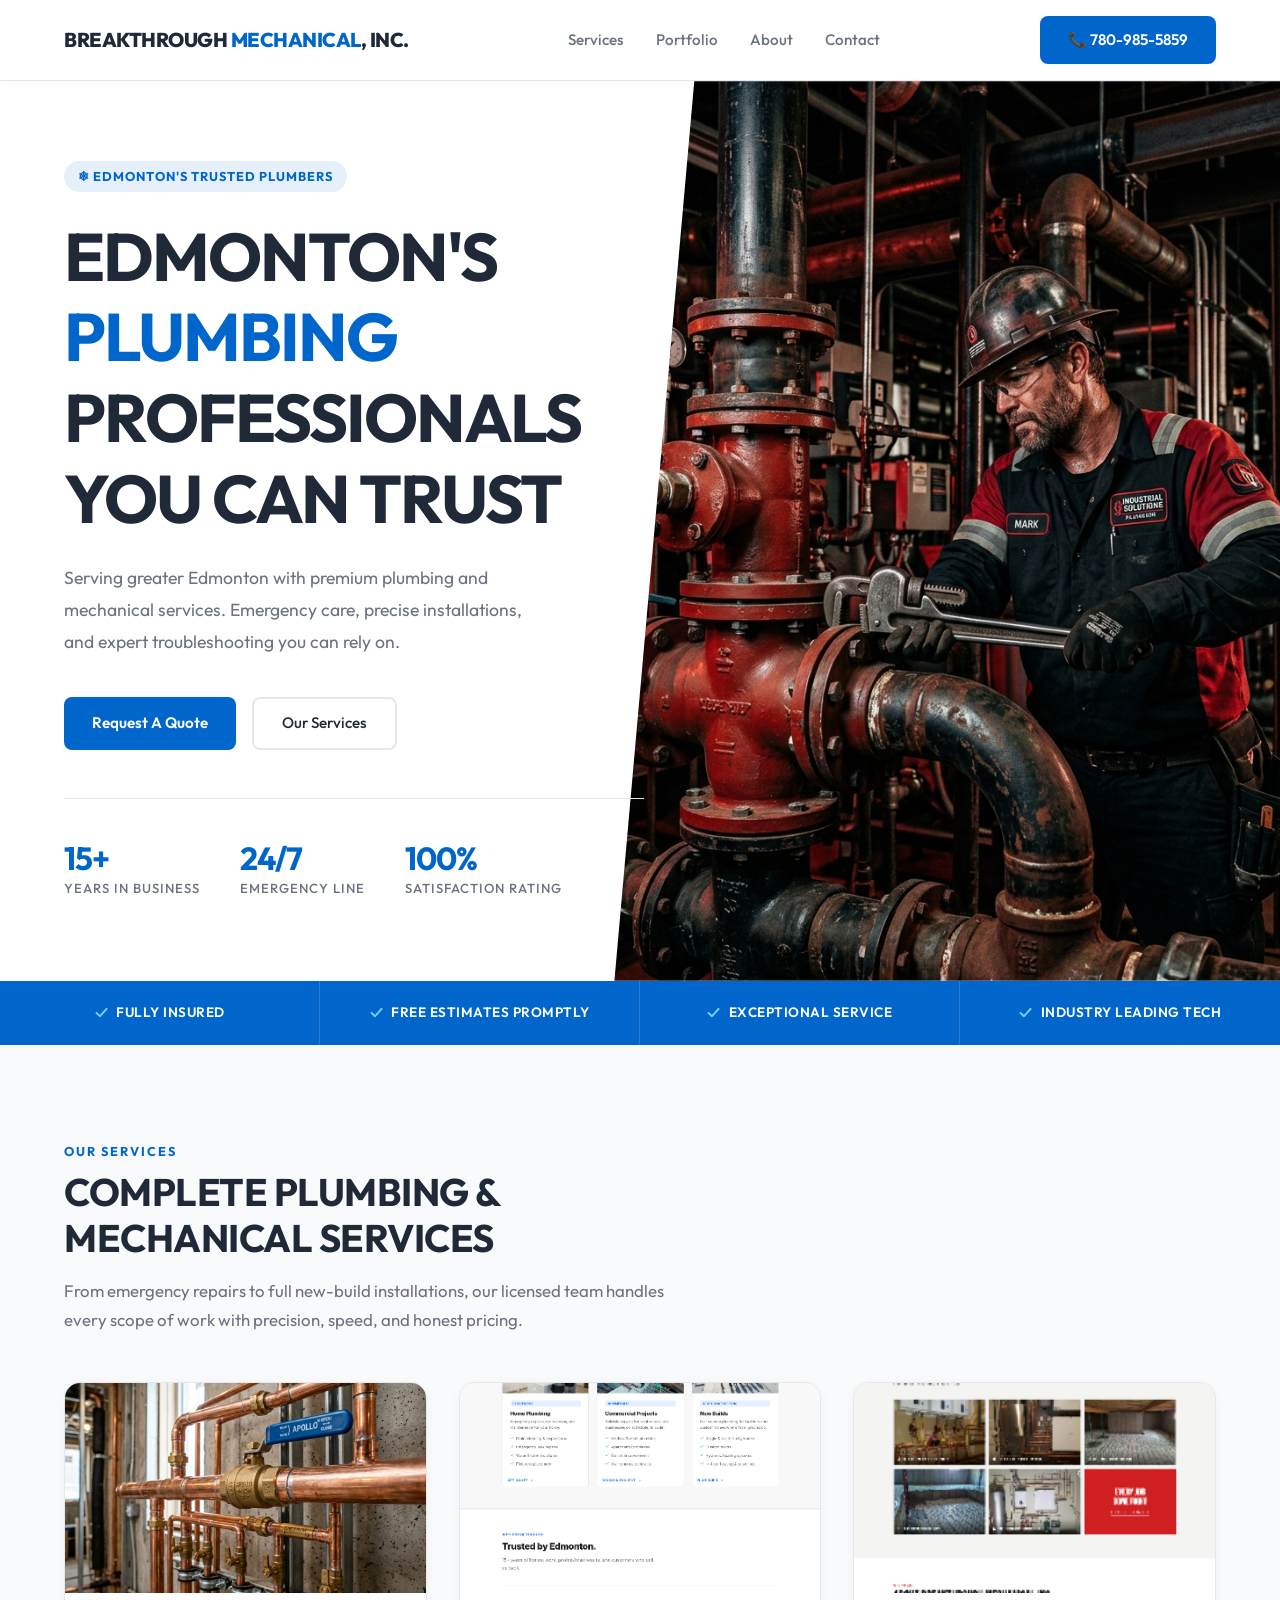
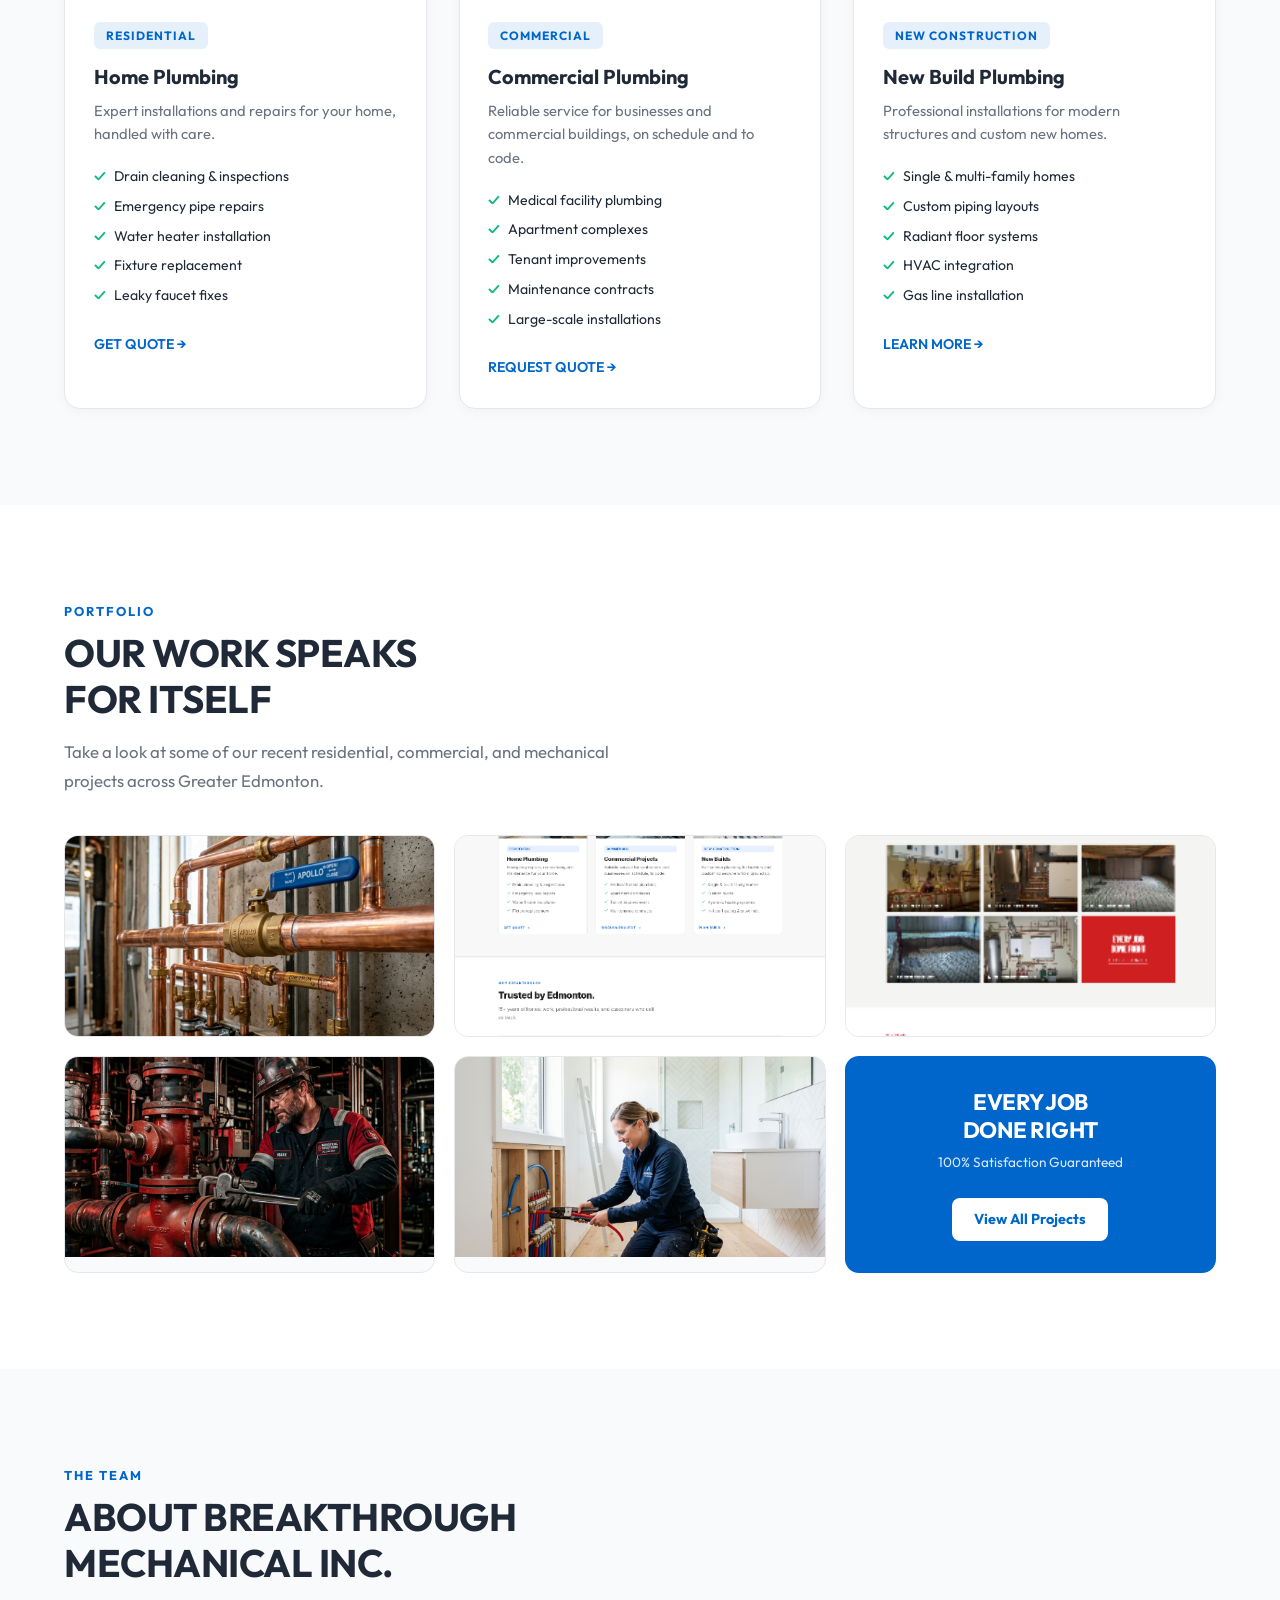
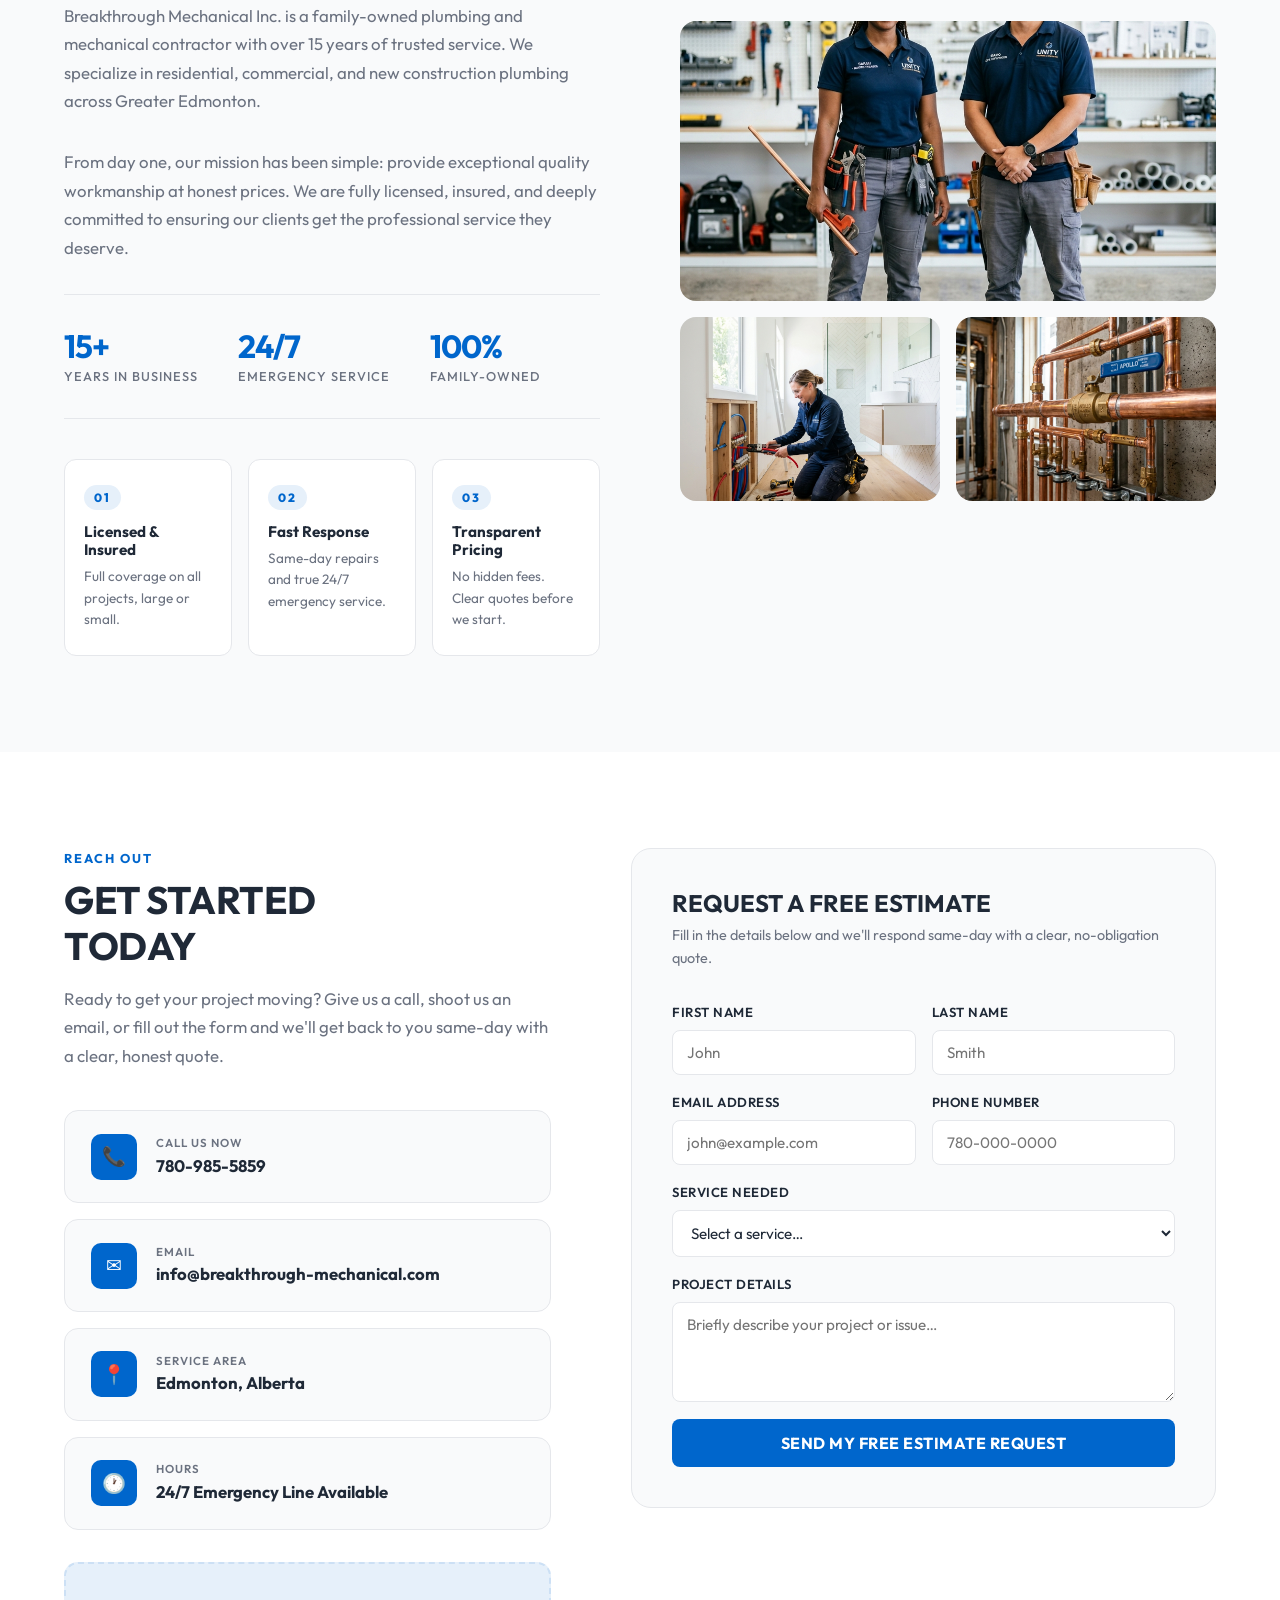
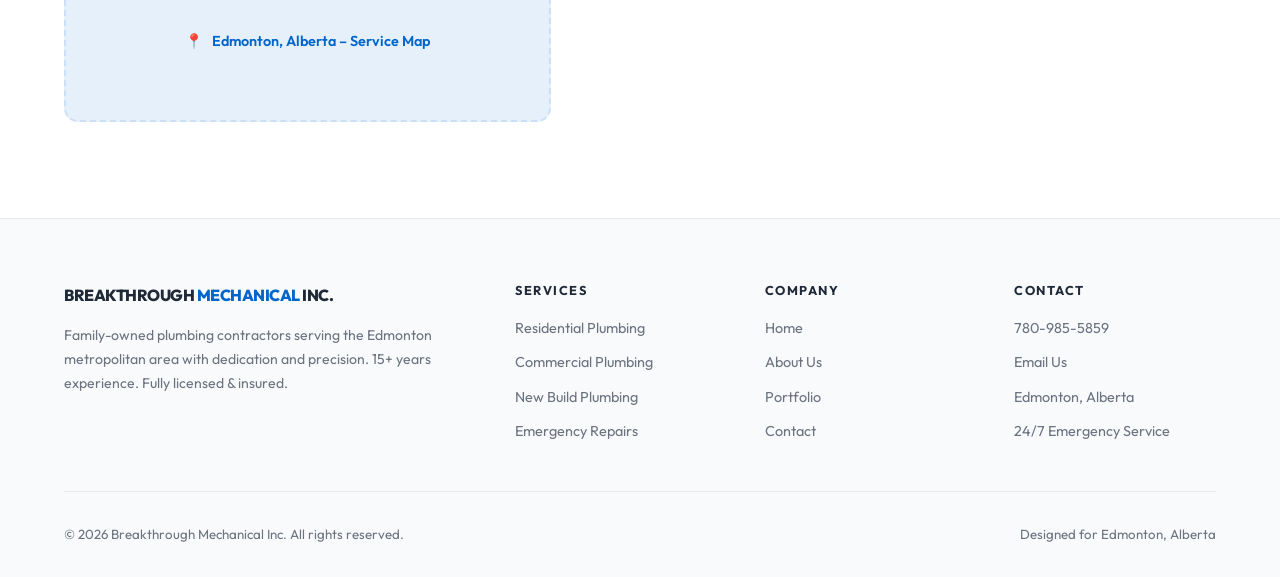
==== combined-theme.html @ b18daca6 "Combined Design first version" ====
<!DOCTYPE html>
<html lang="en">
<head>
  <meta charset="UTF-8">
  <meta name="viewport" content="width=device-width, initial-scale=1.0">
  <title>Breakthrough Mechanical Inc. – Combined Variant</title>
  <meta name="description" content="Edmonton's trusted plumbing & mechanical professionals. Licensed, insured, and family-owned since 2008. Serving residential, commercial, and new construction.">
  <link rel="stylesheet" href="css/combined-theme.css">
</head>
<body>

  <!-- ═══════════════════════════════════════════════════
       HEADER
  ════════════════════════════════════════════════════ -->
  <header id="main-header">
    <div class="logo">BREAKTHROUGH <span>MECHANICAL</span>, INC.</div>
    <nav>
      <ul>
        <li><a href="#what-we-do">Services</a></li>
        <li><a href="#portfolio">Portfolio</a></li>
        <li><a href="#who-we-are">About</a></li>
        <li><a href="#get-started">Contact</a></li>
      </ul>
    </nav>
    <a href="tel:7809855859" class="btn-blue">📞 780-985-5859</a>
  </header>

  <!-- ═══════════════════════════════════════════════════
       HERO
  ════════════════════════════════════════════════════ -->
  <section class="hero" id="hero">
    <div class="hero-content">
      <div class="hero-tag">❄ Edmonton's Trusted Plumbers</div>
      <h1>EDMONTON'S<br><span>PLUMBING</span><br>PROFESSIONALS<br>YOU CAN TRUST</h1>
      <p>Serving greater Edmonton with premium plumbing and mechanical services. Emergency care, precise installations, and expert troubleshooting you can rely on.</p>

      <div class="hero-actions">
        <a href="#get-started" class="btn-blue">Request A Quote</a>
        <a href="#what-we-do" class="btn-outline">Our Services</a>
      </div>

      <div class="stats-bar">
        <div class="stat-item">
          <h3>15+</h3>
          <p>Years in Business</p>
        </div>
        <div class="stat-item">
          <h3>24/7</h3>
          <p>Emergency Line</p>
        </div>
        <div class="stat-item">
          <h3>100%</h3>
          <p>Satisfaction Rating</p>
        </div>
      </div>
    </div>

    <img
      src="assets/images/hero_dark_1776794973137.png"
      alt="Breakthrough Mechanical technician at work"
      class="hero-image"
    >
  </section>

  <!-- ═══════════════════════════════════════════════════
       INFO BANNER
  ════════════════════════════════════════════════════ -->
  <div class="info-banner" aria-label="Trust highlights">
    <div class="info-banner-item"><span class="check">✓</span> FULLY INSURED</div>
    <div class="info-banner-item"><span class="check">✓</span> FREE ESTIMATES PROMPTLY</div>
    <div class="info-banner-item"><span class="check">✓</span> EXCEPTIONAL SERVICE</div>
    <div class="info-banner-item"><span class="check">✓</span> INDUSTRY LEADING TECH</div>
  </div>

  <!-- ═══════════════════════════════════════════════════
       WHAT WE DO — Services
  ════════════════════════════════════════════════════ -->
  <section class="services" id="what-we-do">
    <div class="services-header">
      <div class="section-tag">Our Services</div>
      <h2 class="section-title">COMPLETE PLUMBING &amp;<br>MECHANICAL SERVICES</h2>
      <p class="section-desc">From emergency repairs to full new-build installations, our licensed team handles every scope of work with precision, speed, and honest pricing.</p>
    </div>

    <div class="services-grid">
      <!-- Card 1 -->
      <div class="service-card">
        <img src="assets/images/service_plumbing_1776795367655.png" alt="Home Plumbing Services" class="service-img">
        <div class="service-content">
          <span class="service-badge">RESIDENTIAL</span>
          <h3>Home Plumbing</h3>
          <p>Expert installations and repairs for your home, handled with care.</p>
          <ul>
            <li>Drain cleaning &amp; inspections</li>
            <li>Emergency pipe repairs</li>
            <li>Water heater installation</li>
            <li>Fixture replacement</li>
            <li>Leaky faucet fixes</li>
          </ul>
          <a href="#get-started" class="service-link">GET QUOTE →</a>
        </div>
      </div>

      <!-- Card 2 -->
      <div class="service-card">
        <img src="assets/images/media__1776794252336.png" alt="Commercial Plumbing Services" class="service-img">
        <div class="service-content">
          <span class="service-badge">COMMERCIAL</span>
          <h3>Commercial Plumbing</h3>
          <p>Reliable service for businesses and commercial buildings, on schedule and to code.</p>
          <ul>
            <li>Medical facility plumbing</li>
            <li>Apartment complexes</li>
            <li>Tenant improvements</li>
            <li>Maintenance contracts</li>
            <li>Large-scale installations</li>
          </ul>
          <a href="#get-started" class="service-link">REQUEST QUOTE →</a>
        </div>
      </div>

      <!-- Card 3 -->
      <div class="service-card">
        <img src="assets/images/media__1776794149421.png" alt="New Build Plumbing" class="service-img">
        <div class="service-content">
          <span class="service-badge">NEW CONSTRUCTION</span>
          <h3>New Build Plumbing</h3>
          <p>Professional installations for modern structures and custom new homes.</p>
          <ul>
            <li>Single &amp; multi-family homes</li>
            <li>Custom piping layouts</li>
            <li>Radiant floor systems</li>
            <li>HVAC integration</li>
            <li>Gas line installation</li>
          </ul>
          <a href="#get-started" class="service-link">LEARN MORE →</a>
        </div>
      </div>
    </div>
  </section>

  <!-- ═══════════════════════════════════════════════════
       PORTFOLIO — Our Work
  ════════════════════════════════════════════════════ -->
  <section class="portfolio" id="portfolio">
    <div class="portfolio-header">
      <div class="section-tag">Portfolio</div>
      <h2 class="section-title">OUR WORK SPEAKS<br>FOR ITSELF</h2>
      <p class="section-desc">Take a look at some of our recent residential, commercial, and mechanical projects across Greater Edmonton.</p>
    </div>

    <div class="portfolio-grid">
      <div class="portfolio-item">
        <img src="assets/images/service_plumbing_1776795367655.png" alt="Residential plumbing project">
        <div class="portfolio-overlay"><span>RESIDENTIAL</span></div>
      </div>
      <div class="portfolio-item">
        <img src="assets/images/media__1776794252336.png" alt="Commercial installation project">
        <div class="portfolio-overlay"><span>COMMERCIAL</span></div>
      </div>
      <div class="portfolio-item">
        <img src="assets/images/media__1776794149421.png" alt="New construction mechanical">
        <div class="portfolio-overlay"><span>NEW BUILD</span></div>
      </div>
      <div class="portfolio-item">
        <img src="assets/images/hero_dark_1776794973137.png" alt="Industrial mechanical work">
        <div class="portfolio-overlay"><span>MECHANICAL</span></div>
      </div>
      <div class="portfolio-item">
        <img src="assets/images/hero_light_1776795148964.png" alt="Team on the job">
        <div class="portfolio-overlay"><span>OUR TEAM</span></div>
      </div>
      <div class="portfolio-cta-tile">
        <h3>EVERY JOB<br>DONE RIGHT</h3>
        <p>100% Satisfaction Guaranteed</p>
        <a href="#get-started">View All Projects</a>
      </div>
    </div>
  </section>

  <!-- ═══════════════════════════════════════════════════
       WHO WE ARE — About
  ════════════════════════════════════════════════════ -->
  <section class="about" id="who-we-are">
    <div class="about-text">
      <div class="section-tag">The Team</div>
      <h2 class="section-title">ABOUT BREAKTHROUGH<br>MECHANICAL INC.</h2>
      <p class="section-desc">Breakthrough Mechanical Inc. is a family-owned plumbing and mechanical contractor with over 15 years of trusted service. We specialize in residential, commercial, and new construction plumbing across Greater Edmonton.</p>
      <p class="section-desc" style="margin-top:1rem;">From day one, our mission has been simple: provide exceptional quality workmanship at honest prices. We are fully licensed, insured, and deeply committed to ensuring our clients get the professional service they deserve.</p>

      <div class="about-stats">
        <div class="about-stat-item">
          <h3>15+</h3>
          <p>Years in Business</p>
        </div>
        <div class="about-stat-item">
          <h3>24/7</h3>
          <p>Emergency Service</p>
        </div>
        <div class="about-stat-item">
          <h3>100%</h3>
          <p>Family-Owned</p>
        </div>
      </div>

      <div class="values-grid">
        <div class="value-card">
          <div class="value-num">01</div>
          <h4>Licensed &amp; Insured</h4>
          <p>Full coverage on all projects, large or small.</p>
        </div>
        <div class="value-card">
          <div class="value-num">02</div>
          <h4>Fast Response</h4>
          <p>Same-day repairs and true 24/7 emergency service.</p>
        </div>
        <div class="value-card">
          <div class="value-num">03</div>
          <h4>Transparent Pricing</h4>
          <p>No hidden fees. Clear quotes before we start.</p>
        </div>
      </div>
    </div>

    <div class="about-images">
      <div class="about-img-main">
        <img src="assets/images/plumbers_team_1776795403152.png" alt="Breakthrough Mechanical team">
      </div>
      <div class="about-img-small">
        <img src="assets/images/hero_light_1776795148964.png" alt="Happy satisfied customer">
      </div>
      <div class="about-img-small">
        <img src="assets/images/service_plumbing_1776795367655.png" alt="Plumbing installation work">
      </div>
    </div>
  </section>

  <!-- ═══════════════════════════════════════════════════
       GET STARTED TODAY — Contact + Form
  ════════════════════════════════════════════════════ -->
  <section class="get-started" id="get-started">
    <div class="get-started-inner">

      <!-- Left: Contact Info -->
      <div class="contact-info">
        <div class="section-tag">Reach Out</div>
        <h2 class="section-title">GET STARTED<br>TODAY</h2>
        <p class="section-desc">Ready to get your project moving? Give us a call, shoot us an email, or fill out the form and we'll get back to you same-day with a clear, honest quote.</p>

        <div class="contact-cards">
          <div class="contact-card">
            <div class="c-icon">📞</div>
            <div>
              <div class="c-label">Call Us Now</div>
              <div class="c-value">780-985-5859</div>
            </div>
          </div>
          <div class="contact-card">
            <div class="c-icon">✉</div>
            <div>
              <div class="c-label">Email</div>
              <div class="c-value">info@breakthrough-mechanical.com</div>
            </div>
          </div>
          <div class="contact-card">
            <div class="c-icon">📍</div>
            <div>
              <div class="c-label">Service Area</div>
              <div class="c-value">Edmonton, Alberta</div>
            </div>
          </div>
          <div class="contact-card">
            <div class="c-icon">🕐</div>
            <div>
              <div class="c-label">Hours</div>
              <div class="c-value">24/7 Emergency Line Available</div>
            </div>
          </div>
        </div>

        <div class="map-placeholder">
          📍 &nbsp; Edmonton, Alberta – Service Map
        </div>
      </div>

      <!-- Right: Free Estimate Form -->
      <div class="estimate-form-wrap">
        <h3>REQUEST A FREE ESTIMATE</h3>
        <p class="form-sub">Fill in the details below and we'll respond same-day with a clear, no-obligation quote.</p>

        <form id="estimate-form" onsubmit="handleSubmit(event)">
          <div class="form-row">
            <div class="form-group">
              <label for="first-name">First Name</label>
              <input type="text" id="first-name" name="first_name" placeholder="John" required>
            </div>
            <div class="form-group">
              <label for="last-name">Last Name</label>
              <input type="text" id="last-name" name="last_name" placeholder="Smith" required>
            </div>
          </div>

          <div class="form-row">
            <div class="form-group">
              <label for="email">Email Address</label>
              <input type="email" id="email" name="email" placeholder="john@example.com" required>
            </div>
            <div class="form-group">
              <label for="phone">Phone Number</label>
              <input type="tel" id="phone" name="phone" placeholder="780-000-0000">
            </div>
          </div>

          <div class="form-group">
            <label for="service">Service Needed</label>
            <select id="service" name="service" required>
              <option value="" disabled selected>Select a service…</option>
              <option value="residential">Residential Plumbing</option>
              <option value="commercial">Commercial Plumbing</option>
              <option value="new-build">New Build / Construction</option>
              <option value="emergency">Emergency Repair</option>
              <option value="other">Other / Not Sure</option>
            </select>
          </div>

          <div class="form-group">
            <label for="message">Project Details</label>
            <textarea id="message" name="message" placeholder="Briefly describe your project or issue…"></textarea>
          </div>

          <button type="submit" class="form-submit" id="submit-btn">
            SEND MY FREE ESTIMATE REQUEST
          </button>
        </form>
      </div>

    </div>
  </section>

  <!-- ═══════════════════════════════════════════════════
       FOOTER
  ════════════════════════════════════════════════════ -->
  <footer>
    <div class="footer-grid">
      <div>
        <div class="logo">BREAKTHROUGH <span>MECHANICAL</span> INC.</div>
        <p class="footer-about-desc">Family-owned plumbing contractors serving the Edmonton metropolitan area with dedication and precision. 15+ years experience. Fully licensed &amp; insured.</p>
      </div>
      <div>
        <h4>Services</h4>
        <ul>
          <li><a href="#what-we-do">Residential Plumbing</a></li>
          <li><a href="#what-we-do">Commercial Plumbing</a></li>
          <li><a href="#what-we-do">New Build Plumbing</a></li>
          <li><a href="#get-started">Emergency Repairs</a></li>
        </ul>
      </div>
      <div>
        <h4>Company</h4>
        <ul>
          <li><a href="#hero">Home</a></li>
          <li><a href="#who-we-are">About Us</a></li>
          <li><a href="#portfolio">Portfolio</a></li>
          <li><a href="#get-started">Contact</a></li>
        </ul>
      </div>
      <div>
        <h4>Contact</h4>
        <ul>
          <li><a href="tel:7809855859">780-985-5859</a></li>
          <li><a href="mailto:info@breakthrough-mechanical.com">Email Us</a></li>
          <li><a href="#get-started">Edmonton, Alberta</a></li>
          <li><a href="#get-started">24/7 Emergency Service</a></li>
        </ul>
      </div>
    </div>
    <div class="footer-bottom">
      <div>&copy; 2026 Breakthrough Mechanical Inc. All rights reserved.</div>
      <div>Designed for Edmonton, Alberta</div>
    </div>
  </footer>

  <script>
    function handleSubmit(e) {
      e.preventDefault();
      const btn = document.getElementById('submit-btn');
      btn.textContent = '✓ MESSAGE SENT — WE\'LL BE IN TOUCH!';
      btn.style.background = '#10b981';
      btn.disabled = true;
      setTimeout(() => {
        btn.textContent = 'SEND MY FREE ESTIMATE REQUEST';
        btn.style.background = '';
        btn.disabled = false;
        e.target.reset();
      }, 4000);
    }
  </script>

</body>
</html>
---- css/combined-theme.css ----
@import url('https://fonts.googleapis.com/css2?family=Outfit:wght@400;500;600;700;800&display=swap');

/* ─── Design Tokens ──────────────────────────────────────────────────── */
:root {
  --primary-blue:   #0066cc;
  --hover-blue:     #0052a3;
  --secondary-blue: #e6f0fa;
  --accent-blue:    #cce0f5;
  --text-dark:      #1f2937;
  --text-gray:      #6b7280;
  --bg-light:       #f9fafb;
  --bg-white:       #ffffff;
  --border:         #e5e7eb;
  --green:          #10b981;
}

/* ─── Reset & Base ───────────────────────────────────────────────────── */
*, *::before, *::after { box-sizing: border-box; margin: 0; padding: 0; }

html { scroll-behavior: smooth; }

body {
  font-family: 'Outfit', sans-serif;
  background-color: var(--bg-white);
  color: var(--text-dark);
  line-height: 1.6;
}

h1, h2, h3, h4 { font-weight: 700; line-height: 1.2; }
img { display: block; width: 100%; }
a { text-decoration: none; }

/* ─── Shared Utilities ───────────────────────────────────────────────── */
.section-tag {
  font-size: 0.8rem;
  font-weight: 700;
  color: var(--primary-blue);
  text-transform: uppercase;
  letter-spacing: 2px;
  margin-bottom: 0.5rem;
}

.section-title {
  font-size: 2.4rem;
  letter-spacing: -0.5px;
  margin-bottom: 1rem;
  color: var(--text-dark);
}

.section-desc {
  color: var(--text-gray);
  max-width: 600px;
  font-size: 1.05rem;
  line-height: 1.7;
}

.btn-blue {
  background: var(--primary-blue);
  color: #fff;
  padding: 12px 28px;
  border-radius: 8px;
  border: none;
  font-family: 'Outfit', sans-serif;
  font-size: 0.95rem;
  font-weight: 600;
  cursor: pointer;
  display: inline-flex;
  align-items: center;
  gap: 8px;
  transition: background 0.25s ease, transform 0.2s ease;
}
.btn-blue:hover { background: var(--hover-blue); transform: translateY(-2px); }

.btn-outline {
  border: 2px solid var(--border);
  color: var(--text-dark);
  background: var(--bg-white);
  padding: 12px 28px;
  border-radius: 8px;
  font-family: 'Outfit', sans-serif;
  font-size: 0.95rem;
  font-weight: 500;
  display: inline-flex;
  align-items: center;
  gap: 8px;
  transition: all 0.25s ease;
}
.btn-outline:hover {
  border-color: var(--primary-blue);
  color: var(--primary-blue);
  background: var(--secondary-blue);
}

/* ─── Header ─────────────────────────────────────────────────────────── */
header {
  position: sticky;
  top: 0;
  z-index: 100;
  display: flex;
  justify-content: space-between;
  align-items: center;
  padding: 1rem 5%;
  background: rgba(255,255,255,0.97);
  backdrop-filter: blur(8px);
  border-bottom: 1px solid var(--border);
  box-shadow: 0 1px 10px rgba(0,0,0,0.04);
}

.logo {
  font-size: 1.25rem;
  font-weight: 800;
  letter-spacing: -0.5px;
  color: var(--text-dark);
}
.logo span { color: var(--primary-blue); }

nav ul { display: flex; gap: 2rem; list-style: none; }
nav a {
  color: var(--text-gray);
  font-weight: 500;
  font-size: 0.95rem;
  transition: color 0.2s;
}
nav a:hover { color: var(--primary-blue); }

/* ─── Hero ───────────────────────────────────────────────────────────── */
.hero {
  position: relative;
  min-height: 88vh;
  display: flex;
  align-items: center;
  padding: 5rem 5%;
  overflow: hidden;
  background: var(--bg-white);
}

.hero-content {
  flex: 1;
  max-width: 580px;
  z-index: 2;
  position: relative;
}

.hero-tag {
  background: var(--secondary-blue);
  color: var(--primary-blue);
  padding: 5px 14px;
  border-radius: 30px;
  font-size: 0.8rem;
  font-weight: 700;
  display: inline-block;
  margin-bottom: 1.5rem;
  letter-spacing: 1px;
  text-transform: uppercase;
}

.hero h1 {
  font-size: 4.2rem;
  letter-spacing: -2px;
  margin-bottom: 1.5rem;
  color: var(--text-dark);
}
.hero h1 span { color: var(--primary-blue); }

.hero p {
  font-size: 1.1rem;
  color: var(--text-gray);
  margin-bottom: 2.5rem;
  max-width: 480px;
  line-height: 1.8;
}

.hero-actions { display: flex; gap: 1rem; margin-bottom: 3rem; flex-wrap: wrap; }

.stats-bar {
  display: flex;
  gap: 2.5rem;
  padding-top: 2.5rem;
  border-top: 1px solid var(--border);
  margin-top: 1rem;
}
.stat-item h3 {
  font-size: 2rem;
  color: var(--primary-blue);
  letter-spacing: -1px;
}
.stat-item p {
  font-size: 0.82rem;
  color: var(--text-gray);
  text-transform: uppercase;
  letter-spacing: 1px;
  font-weight: 500;
  margin: 0;
}

.hero-image {
  position: absolute;
  right: 0;
  top: 0;
  width: 52%;
  height: 100%;
  object-fit: cover;
  z-index: 1;
  clip-path: polygon(12% 0, 100% 0, 100% 100%, 0% 100%);
}

/* ─── Blue Info Banner ───────────────────────────────────────────────── */
.info-banner {
  background: var(--primary-blue);
  display: grid;
  grid-template-columns: repeat(4, 1fr);
  text-align: center;
}
.info-banner-item {
  padding: 1.2rem 1rem;
  border-right: 1px solid rgba(255,255,255,0.15);
  color: #fff;
  font-size: 0.85rem;
  font-weight: 600;
  letter-spacing: 0.5px;
  display: flex;
  align-items: center;
  justify-content: center;
  gap: 8px;
  transition: background 0.2s;
}
.info-banner-item:last-child { border-right: none; }
.info-banner-item:hover { background: rgba(255,255,255,0.1); }
.info-banner-item .check { color: #7dd3fc; font-size: 1rem; }

/* ─── What We Do (Services) ──────────────────────────────────────────── */
.services {
  padding: 6rem 5%;
  background: var(--bg-light);
}
.services-header { margin-bottom: 3rem; }
.services-header .section-desc { margin-top: 0.5rem; }

.services-grid {
  display: grid;
  grid-template-columns: repeat(3, 1fr);
  gap: 2rem;
}

.service-card {
  background: var(--bg-white);
  border-radius: 16px;
  overflow: hidden;
  border: 1px solid var(--border);
  box-shadow: 0 2px 12px rgba(0,0,0,0.04);
  transition: transform 0.3s ease, box-shadow 0.3s ease;
}
.service-card:hover {
  transform: translateY(-6px);
  box-shadow: 0 12px 28px rgba(0,102,204,0.1);
}

.service-img {
  width: 100%;
  height: 210px;
  object-fit: cover;
}

.service-content { padding: 1.8rem; }

.service-badge {
  background: var(--secondary-blue);
  color: var(--primary-blue);
  padding: 4px 12px;
  border-radius: 6px;
  font-size: 0.75rem;
  font-weight: 700;
  letter-spacing: 1px;
  display: inline-block;
  margin-bottom: 1rem;
}

.service-card h3 {
  font-size: 1.25rem;
  margin-bottom: 0.6rem;
  color: var(--text-dark);
}
.service-card > .service-content > p {
  color: var(--text-gray);
  font-size: 0.92rem;
  margin-bottom: 1.2rem;
}
.service-card ul { list-style: none; margin-bottom: 1.5rem; }
.service-card li {
  font-size: 0.88rem;
  color: var(--text-dark);
  margin-bottom: 0.45rem;
  display: flex;
  align-items: center;
  gap: 8px;
}
.service-card li::before { content: '✓'; color: var(--green); font-weight: 700; }
.service-link {
  color: var(--primary-blue);
  font-weight: 600;
  font-size: 0.88rem;
  display: inline-flex;
  align-items: center;
  gap: 4px;
  transition: gap 0.2s;
}
.service-link:hover { gap: 8px; text-decoration: underline; }

/* ─── Portfolio ──────────────────────────────────────────────────────── */
.portfolio {
  padding: 6rem 5%;
  background: var(--bg-white);
}
.portfolio-header { margin-bottom: 2.5rem; }

.portfolio-grid {
  display: grid;
  grid-template-columns: repeat(3, 1fr);
  grid-template-rows: auto auto;
  gap: 1.2rem;
}

.portfolio-item {
  border-radius: 14px;
  overflow: hidden;
  position: relative;
  background: var(--bg-light);
  border: 1px solid var(--border);
  cursor: pointer;
}
.portfolio-item img {
  height: 200px;
  object-fit: cover;
  transition: transform 0.4s ease;
}
.portfolio-item:hover img { transform: scale(1.05); }

.portfolio-overlay {
  position: absolute;
  inset: 0;
  background: rgba(0,102,204,0.7);
  display: flex;
  align-items: center;
  justify-content: center;
  opacity: 0;
  transition: opacity 0.3s ease;
}
.portfolio-item:hover .portfolio-overlay { opacity: 1; }
.portfolio-overlay span {
  color: #fff;
  font-weight: 700;
  font-size: 0.9rem;
  letter-spacing: 1px;
}

/* CTA tile inside portfolio grid */
.portfolio-cta-tile {
  background: var(--primary-blue);
  border-radius: 14px;
  display: flex;
  flex-direction: column;
  align-items: center;
  justify-content: center;
  text-align: center;
  padding: 2rem;
  color: #fff;
  gap: 0.5rem;
}
.portfolio-cta-tile h3 {
  font-size: 1.4rem;
  letter-spacing: -0.5px;
  line-height: 1.25;
}
.portfolio-cta-tile p {
  font-size: 0.85rem;
  opacity: 0.85;
  margin-bottom: 1rem;
}
.portfolio-cta-tile a {
  background: #fff;
  color: var(--primary-blue);
  padding: 10px 22px;
  border-radius: 8px;
  font-weight: 700;
  font-size: 0.9rem;
  transition: transform 0.2s;
}
.portfolio-cta-tile a:hover { transform: translateY(-2px); }

/* ─── Who We Are (About) ─────────────────────────────────────────────── */
.about {
  padding: 6rem 5%;
  background: var(--bg-light);
  display: grid;
  grid-template-columns: 1fr 1fr;
  gap: 5rem;
  align-items: center;
}

.about-text .section-desc { margin-bottom: 2rem; }

.about-stats {
  display: flex;
  gap: 2.5rem;
  padding: 2rem 0;
  border-top: 1px solid var(--border);
  border-bottom: 1px solid var(--border);
  margin-bottom: 2.5rem;
}
.about-stat-item h3 {
  font-size: 2rem;
  color: var(--primary-blue);
  letter-spacing: -1px;
}
.about-stat-item p {
  font-size: 0.8rem;
  color: var(--text-gray);
  text-transform: uppercase;
  letter-spacing: 1px;
  font-weight: 500;
}

.values-grid {
  display: grid;
  grid-template-columns: repeat(3, 1fr);
  gap: 1rem;
}
.value-card {
  background: var(--bg-white);
  border: 1px solid var(--border);
  border-radius: 12px;
  padding: 1.5rem 1.2rem;
  transition: border-color 0.2s, box-shadow 0.2s;
}
.value-card:hover {
  border-color: var(--primary-blue);
  box-shadow: 0 4px 16px rgba(0,102,204,0.08);
}
.value-num {
  font-size: 0.75rem;
  font-weight: 800;
  color: var(--primary-blue);
  letter-spacing: 2px;
  margin-bottom: 0.8rem;
  background: var(--secondary-blue);
  display: inline-block;
  padding: 3px 10px;
  border-radius: 20px;
}
.value-card h4 { font-size: 0.95rem; margin-bottom: 0.4rem; color: var(--text-dark); }
.value-card p { font-size: 0.85rem; color: var(--text-gray); }

.about-images {
  display: grid;
  grid-template-columns: 1fr 1fr;
  grid-template-rows: 1fr 1fr;
  gap: 1rem;
  height: 480px;
}
.about-img-main {
  grid-column: span 2;
  border-radius: 16px;
  overflow: hidden;
  height: 280px;
}
.about-img-main img { width: 100%; height: 100%; object-fit: cover; }
.about-img-small {
  border-radius: 16px;
  overflow: hidden;
}
.about-img-small img { width: 100%; height: 100%; object-fit: cover; }

/* ─── Get Started Today (Contact + Form) ─────────────────────────────── */
.get-started {
  padding: 6rem 5%;
  background: var(--bg-white);
}

.get-started-inner {
  display: grid;
  grid-template-columns: 1fr 1.2fr;
  gap: 5rem;
  align-items: start;
}

/* Left: contact info */
.contact-info .section-title { margin-bottom: 1rem; }
.contact-info .section-desc { margin-bottom: 2.5rem; }

.contact-cards {
  display: flex;
  flex-direction: column;
  gap: 1rem;
  margin-bottom: 2rem;
}
.contact-card {
  background: var(--bg-light);
  border: 1px solid var(--border);
  border-radius: 14px;
  padding: 1.4rem 1.6rem;
  display: flex;
  align-items: center;
  gap: 1.2rem;
  transition: border-color 0.2s, box-shadow 0.2s;
}
.contact-card:hover {
  border-color: var(--primary-blue);
  box-shadow: 0 4px 14px rgba(0,102,204,0.08);
}
.contact-card .c-icon {
  background: var(--primary-blue);
  color: #fff;
  width: 46px;
  height: 46px;
  border-radius: 10px;
  display: flex;
  align-items: center;
  justify-content: center;
  font-size: 1.2rem;
  flex-shrink: 0;
}
.contact-card .c-label {
  font-size: 0.72rem;
  color: var(--text-gray);
  text-transform: uppercase;
  letter-spacing: 1px;
  font-weight: 600;
}
.contact-card .c-value {
  font-size: 1.05rem;
  font-weight: 700;
  color: var(--text-dark);
}

.map-placeholder {
  background: var(--secondary-blue);
  border-radius: 14px;
  height: 160px;
  display: flex;
  align-items: center;
  justify-content: center;
  color: var(--primary-blue);
  font-weight: 600;
  font-size: 0.9rem;
  border: 2px dashed var(--accent-blue);
  gap: 8px;
}

/* Right: estimate form */
.estimate-form-wrap {
  background: var(--bg-light);
  border: 1px solid var(--border);
  border-radius: 20px;
  padding: 2.5rem;
}
.estimate-form-wrap h3 {
  font-size: 1.5rem;
  margin-bottom: 0.4rem;
  color: var(--text-dark);
}
.estimate-form-wrap .form-sub {
  font-size: 0.9rem;
  color: var(--text-gray);
  margin-bottom: 2rem;
}

.form-row { display: grid; grid-template-columns: 1fr 1fr; gap: 1rem; }

.form-group {
  display: flex;
  flex-direction: column;
  gap: 0.4rem;
  margin-bottom: 1.1rem;
}
.form-group label {
  font-size: 0.82rem;
  font-weight: 600;
  color: var(--text-dark);
  text-transform: uppercase;
  letter-spacing: 0.5px;
}
.form-group input,
.form-group select,
.form-group textarea {
  width: 100%;
  padding: 12px 14px;
  border: 1.5px solid var(--border);
  border-radius: 8px;
  font-family: 'Outfit', sans-serif;
  font-size: 0.95rem;
  color: var(--text-dark);
  background: var(--bg-white);
  outline: none;
  transition: border-color 0.2s, box-shadow 0.2s;
}
.form-group input:focus,
.form-group select:focus,
.form-group textarea:focus {
  border-color: var(--primary-blue);
  box-shadow: 0 0 0 3px rgba(0,102,204,0.1);
}
.form-group textarea { resize: vertical; min-height: 100px; }

.form-submit {
  width: 100%;
  padding: 14px;
  background: var(--primary-blue);
  color: #fff;
  border: none;
  border-radius: 8px;
  font-family: 'Outfit', sans-serif;
  font-size: 1rem;
  font-weight: 700;
  cursor: pointer;
  letter-spacing: 0.5px;
  transition: background 0.25s, transform 0.2s;
}
.form-submit:hover { background: var(--hover-blue); transform: translateY(-2px); }

/* ─── Footer ─────────────────────────────────────────────────────────── */
footer {
  background: var(--bg-light);
  border-top: 1px solid var(--border);
  padding: 4rem 5% 2rem;
  font-size: 0.9rem;
}
.footer-grid {
  display: grid;
  grid-template-columns: 2fr 1fr 1fr 1fr;
  gap: 3rem;
  margin-bottom: 3rem;
}
.footer-grid .logo { font-size: 1rem; margin-bottom: 1rem; }
.footer-about-desc { color: var(--text-gray); font-size: 0.88rem; line-height: 1.7; }
.footer-grid h4 {
  font-size: 0.8rem;
  font-weight: 700;
  text-transform: uppercase;
  letter-spacing: 1.5px;
  color: var(--text-dark);
  margin-bottom: 1.2rem;
}
.footer-grid ul { list-style: none; display: flex; flex-direction: column; gap: 0.7rem; }
.footer-grid a { color: var(--text-gray); transition: color 0.2s; font-size: 0.9rem; }
.footer-grid a:hover { color: var(--primary-blue); }

.footer-bottom {
  display: flex;
  justify-content: space-between;
  align-items: center;
  padding-top: 2rem;
  border-top: 1px solid var(--border);
  color: var(--text-gray);
  font-size: 0.83rem;
}

/* ─── Responsive ─────────────────────────────────────────────────────── */
@media (max-width: 1024px) {
  .hero h1 { font-size: 3rem; }
  .hero-image { width: 48%; }
  .about { grid-template-columns: 1fr; gap: 3rem; }
  .get-started-inner { grid-template-columns: 1fr; gap: 3rem; }
  .footer-grid { grid-template-columns: 1fr 1fr; }
}

@media (max-width: 768px) {
  .hero { min-height: auto; padding: 4rem 5%; }
  .hero-image { display: none; }
  .hero h1 { font-size: 2.5rem; }
  .info-banner { grid-template-columns: 1fr 1fr; }
  .services-grid { grid-template-columns: 1fr; }
  .portfolio-grid { grid-template-columns: 1fr 1fr; }
  .values-grid { grid-template-columns: 1fr; }
  .form-row { grid-template-columns: 1fr; }
  .footer-grid { grid-template-columns: 1fr; }
  nav { display: none; }
  .stats-bar { gap: 1.5rem; }
}
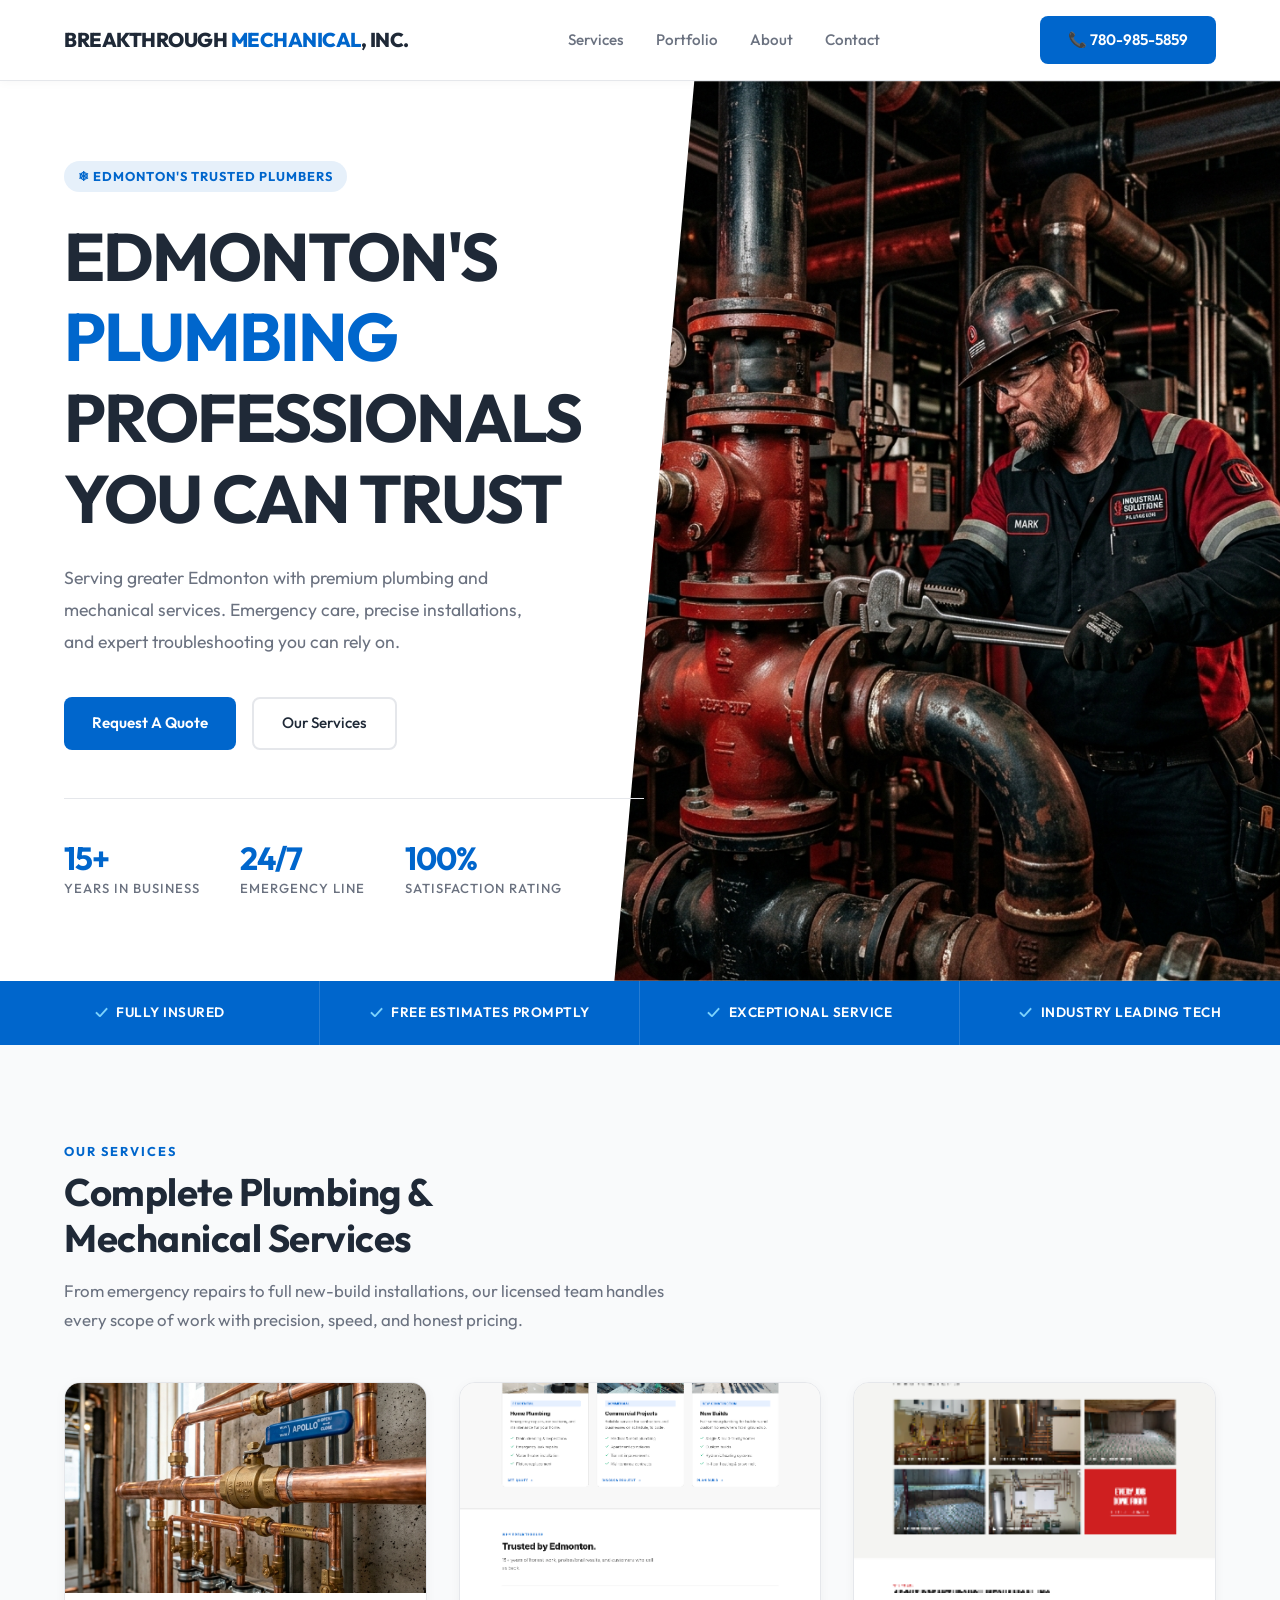
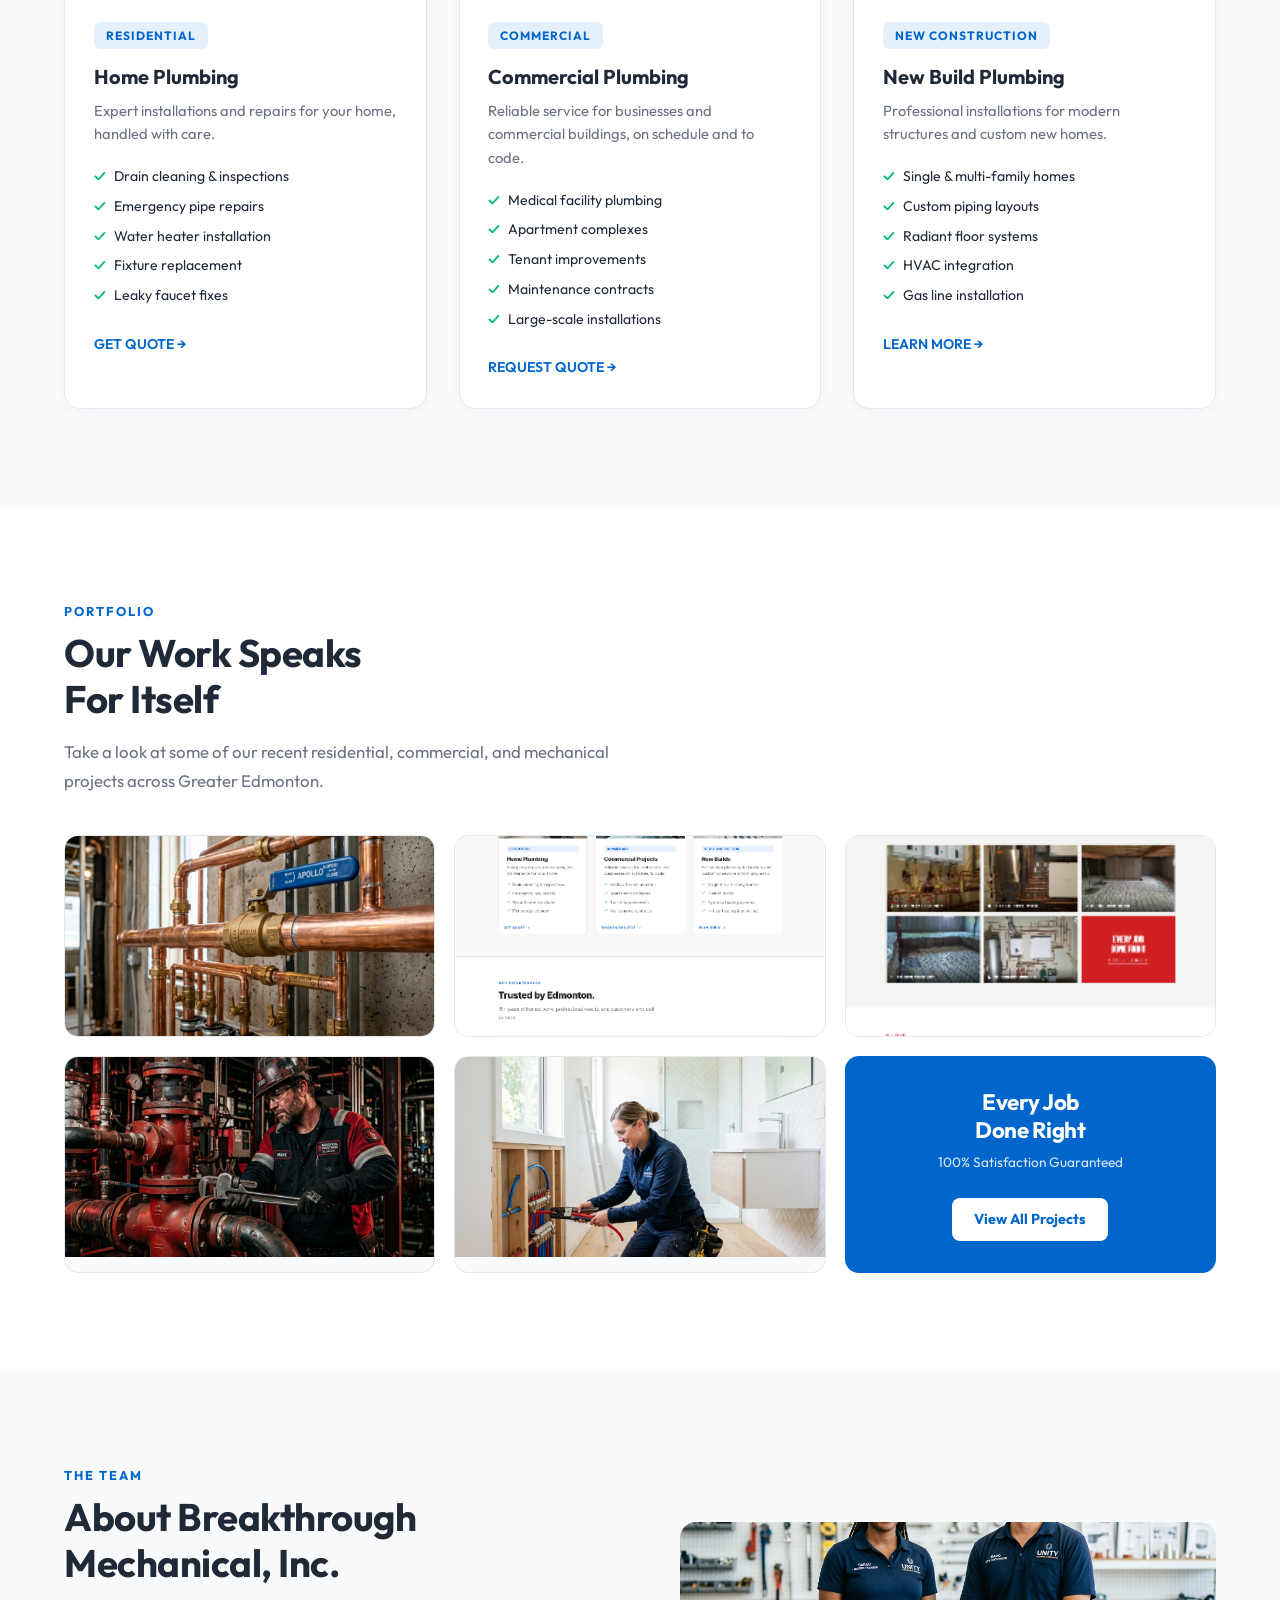
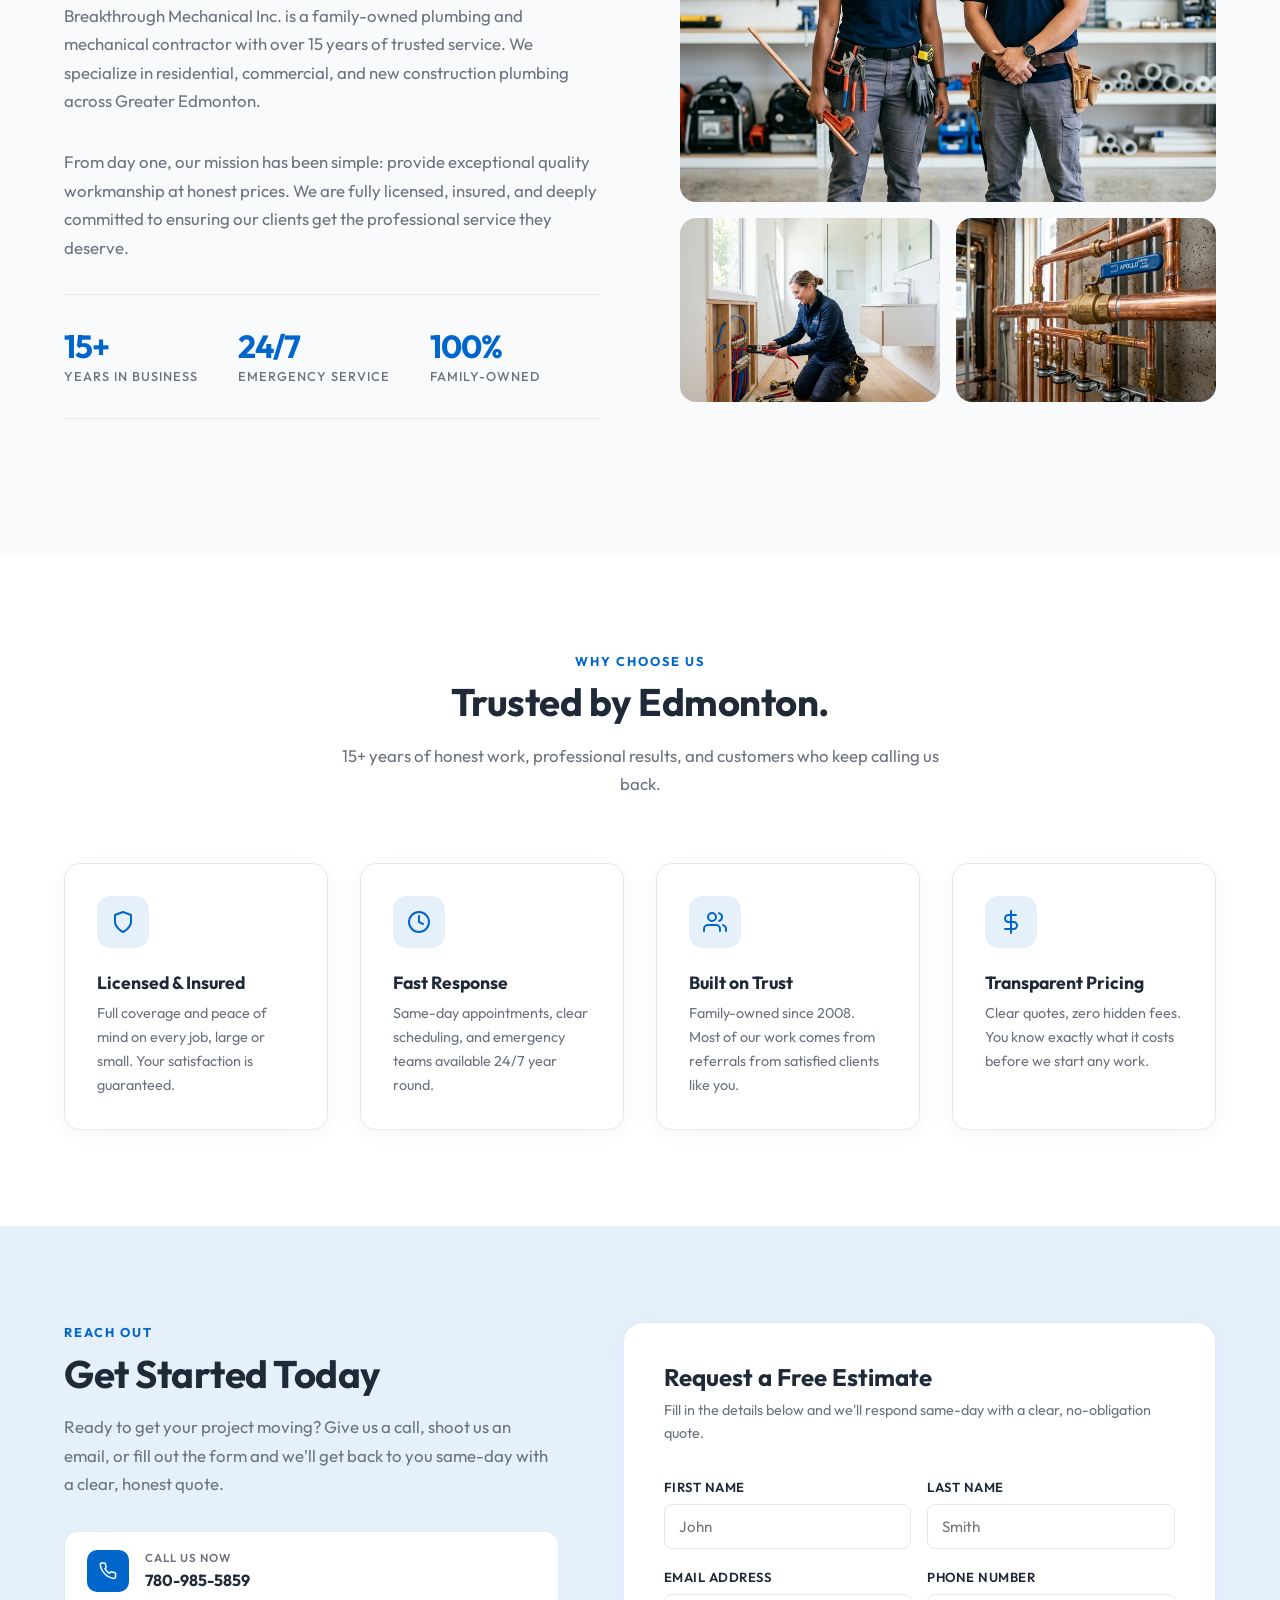
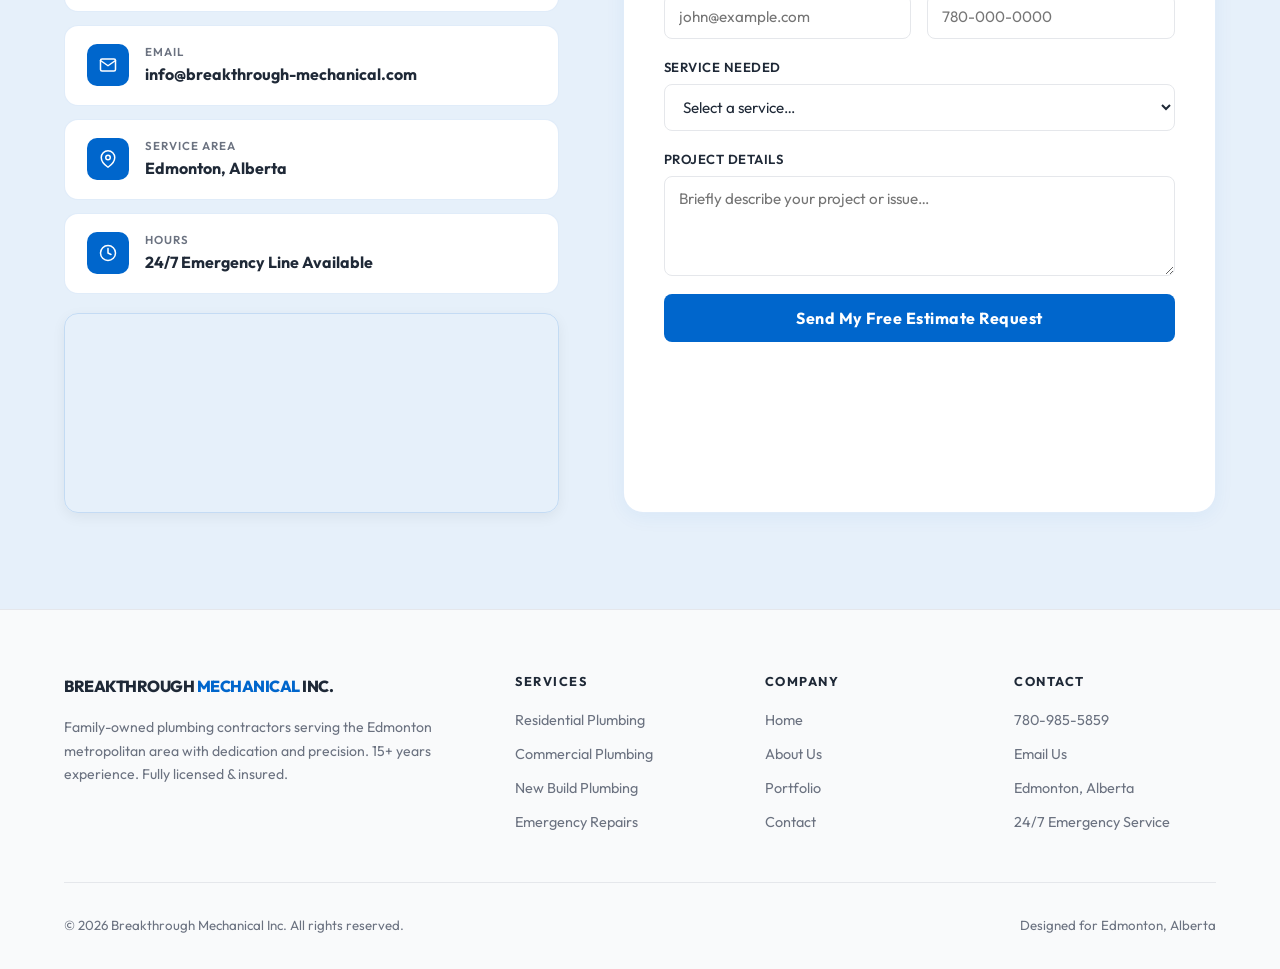
==== commit 9fa80085: "Cap's removed and UI improved" ====
--- a/combined-theme.html
+++ b/combined-theme.html
@@ -1,12 +1,15 @@
 <!DOCTYPE html>
 <html lang="en">
+
 <head>
   <meta charset="UTF-8">
   <meta name="viewport" content="width=device-width, initial-scale=1.0">
   <title>Breakthrough Mechanical Inc. – Combined Variant</title>
-  <meta name="description" content="Edmonton's trusted plumbing & mechanical professionals. Licensed, insured, and family-owned since 2008. Serving residential, commercial, and new construction.">
+  <meta name="description"
+    content="Edmonton's trusted plumbing & mechanical professionals. Licensed, insured, and family-owned since 2008. Serving residential, commercial, and new construction.">
   <link rel="stylesheet" href="css/combined-theme.css">
 </head>
+
 <body>
 
   <!-- ═══════════════════════════════════════════════════
@@ -32,7 +35,8 @@
     <div class="hero-content">
       <div class="hero-tag">❄ Edmonton's Trusted Plumbers</div>
       <h1>EDMONTON'S<br><span>PLUMBING</span><br>PROFESSIONALS<br>YOU CAN TRUST</h1>
-      <p>Serving greater Edmonton with premium plumbing and mechanical services. Emergency care, precise installations, and expert troubleshooting you can rely on.</p>
+      <p>Serving greater Edmonton with premium plumbing and mechanical services. Emergency care, precise installations,
+        and expert troubleshooting you can rely on.</p>
 
       <div class="hero-actions">
         <a href="#get-started" class="btn-blue">Request A Quote</a>
@@ -55,11 +59,8 @@
       </div>
     </div>
 
-    <img
-      src="assets/images/hero_dark_1776794973137.png"
-      alt="Breakthrough Mechanical technician at work"
-      class="hero-image"
-    >
+    <img src="assets/images/hero_dark_1776794973137.png" alt="Breakthrough Mechanical technician at work"
+      class="hero-image">
   </section>
 
   <!-- ═══════════════════════════════════════════════════
@@ -78,8 +79,9 @@
   <section class="services" id="what-we-do">
     <div class="services-header">
       <div class="section-tag">Our Services</div>
-      <h2 class="section-title">COMPLETE PLUMBING &amp;<br>MECHANICAL SERVICES</h2>
-      <p class="section-desc">From emergency repairs to full new-build installations, our licensed team handles every scope of work with precision, speed, and honest pricing.</p>
+      <h2 class="section-title">Complete Plumbing &amp;<br>Mechanical Services</h2>
+      <p class="section-desc">From emergency repairs to full new-build installations, our licensed team handles every
+        scope of work with precision, speed, and honest pricing.</p>
     </div>
 
     <div class="services-grid">
@@ -145,8 +147,9 @@
   <section class="portfolio" id="portfolio">
     <div class="portfolio-header">
       <div class="section-tag">Portfolio</div>
-      <h2 class="section-title">OUR WORK SPEAKS<br>FOR ITSELF</h2>
-      <p class="section-desc">Take a look at some of our recent residential, commercial, and mechanical projects across Greater Edmonton.</p>
+      <h2 class="section-title">Our Work Speaks<br>For Itself</h2>
+      <p class="section-desc">Take a look at some of our recent residential, commercial, and mechanical projects across
+        Greater Edmonton.</p>
     </div>
 
     <div class="portfolio-grid">
@@ -171,7 +174,7 @@
         <div class="portfolio-overlay"><span>OUR TEAM</span></div>
       </div>
       <div class="portfolio-cta-tile">
-        <h3>EVERY JOB<br>DONE RIGHT</h3>
+        <h3>Every Job<br>Done Right</h3>
         <p>100% Satisfaction Guaranteed</p>
         <a href="#get-started">View All Projects</a>
       </div>
@@ -184,9 +187,13 @@
   <section class="about" id="who-we-are">
     <div class="about-text">
       <div class="section-tag">The Team</div>
-      <h2 class="section-title">ABOUT BREAKTHROUGH<br>MECHANICAL INC.</h2>
-      <p class="section-desc">Breakthrough Mechanical Inc. is a family-owned plumbing and mechanical contractor with over 15 years of trusted service. We specialize in residential, commercial, and new construction plumbing across Greater Edmonton.</p>
-      <p class="section-desc" style="margin-top:1rem;">From day one, our mission has been simple: provide exceptional quality workmanship at honest prices. We are fully licensed, insured, and deeply committed to ensuring our clients get the professional service they deserve.</p>
+      <h2 class="section-title">About Breakthrough<br>Mechanical, Inc.</h2>
+      <p class="section-desc">Breakthrough Mechanical Inc. is a family-owned plumbing and mechanical contractor with
+        over 15 years of trusted service. We specialize in residential, commercial, and new construction plumbing across
+        Greater Edmonton.</p>
+      <p class="section-desc" style="margin-top:1rem;">From day one, our mission has been simple: provide exceptional
+        quality workmanship at honest prices. We are fully licensed, insured, and deeply committed to ensuring our
+        clients get the professional service they deserve.</p>
 
       <div class="about-stats">
         <div class="about-stat-item">
@@ -203,23 +210,6 @@
         </div>
       </div>
 
-      <div class="values-grid">
-        <div class="value-card">
-          <div class="value-num">01</div>
-          <h4>Licensed &amp; Insured</h4>
-          <p>Full coverage on all projects, large or small.</p>
-        </div>
-        <div class="value-card">
-          <div class="value-num">02</div>
-          <h4>Fast Response</h4>
-          <p>Same-day repairs and true 24/7 emergency service.</p>
-        </div>
-        <div class="value-card">
-          <div class="value-num">03</div>
-          <h4>Transparent Pricing</h4>
-          <p>No hidden fees. Clear quotes before we start.</p>
-        </div>
-      </div>
     </div>
 
     <div class="about-images">
@@ -236,6 +226,65 @@
   </section>
 
   <!-- ═══════════════════════════════════════════════════
+       WHY CHOOSE US — Trust Features
+  ════════════════════════════════════════════════════ -->
+  <section class="trust-section" id="why-us">
+    <div class="trust-header">
+      <div class="section-tag">Why Choose Us</div>
+      <h2 class="section-title">Trusted by Edmonton.</h2>
+      <p class="section-desc">15+ years of honest work, professional results, and customers who keep calling us back.
+      </p>
+    </div>
+    <div class="features-list">
+      <div class="feature-item">
+        <div class="feature-icon">
+          <svg xmlns="http://www.w3.org/2000/svg" viewBox="0 0 24 24" fill="none" stroke="currentColor" stroke-width="2"
+            stroke-linecap="round" stroke-linejoin="round">
+            <path d="M12 22s8-4 8-10V5l-8-3-8 3v7c0 6 8 10 8 10z" />
+          </svg>
+        </div>
+        <h4>Licensed &amp; Insured</h4>
+        <p>Full coverage and peace of mind on every job, large or small. Your satisfaction is guaranteed.</p>
+      </div>
+      <div class="feature-item">
+        <div class="feature-icon">
+          <svg xmlns="http://www.w3.org/2000/svg" viewBox="0 0 24 24" fill="none" stroke="currentColor" stroke-width="2"
+            stroke-linecap="round" stroke-linejoin="round">
+            <circle cx="12" cy="12" r="10" />
+            <polyline points="12 6 12 12 16 14" />
+          </svg>
+        </div>
+        <h4>Fast Response</h4>
+        <p>Same-day appointments, clear scheduling, and emergency teams available 24/7 year round.</p>
+      </div>
+      <div class="feature-item">
+        <div class="feature-icon">
+          <svg xmlns="http://www.w3.org/2000/svg" viewBox="0 0 24 24" fill="none" stroke="currentColor" stroke-width="2"
+            stroke-linecap="round" stroke-linejoin="round">
+            <path d="M17 21v-2a4 4 0 0 0-4-4H5a4 4 0 0 0-4 4v2" />
+            <circle cx="9" cy="7" r="4" />
+            <path d="M23 21v-2a4 4 0 0 0-3-3.87" />
+            <path d="M16 3.13a4 4 0 0 1 0 7.75" />
+          </svg>
+        </div>
+        <h4>Built on Trust</h4>
+        <p>Family-owned since 2008. Most of our work comes from referrals from satisfied clients like you.</p>
+      </div>
+      <div class="feature-item">
+        <div class="feature-icon">
+          <svg xmlns="http://www.w3.org/2000/svg" viewBox="0 0 24 24" fill="none" stroke="currentColor" stroke-width="2"
+            stroke-linecap="round" stroke-linejoin="round">
+            <line x1="12" y1="1" x2="12" y2="23" />
+            <path d="M17 5H9.5a3.5 3.5 0 0 0 0 7h5a3.5 3.5 0 0 1 0 7H6" />
+          </svg>
+        </div>
+        <h4>Transparent Pricing</h4>
+        <p>Clear quotes, zero hidden fees. You know exactly what it costs before we start any work.</p>
+      </div>
+    </div>
+  </section>
+
+  <!-- ═══════════════════════════════════════════════════
        GET STARTED TODAY — Contact + Form
   ════════════════════════════════════════════════════ -->
   <section class="get-started" id="get-started">
@@ -244,33 +293,58 @@
       <!-- Left: Contact Info -->
       <div class="contact-info">
         <div class="section-tag">Reach Out</div>
-        <h2 class="section-title">GET STARTED<br>TODAY</h2>
-        <p class="section-desc">Ready to get your project moving? Give us a call, shoot us an email, or fill out the form and we'll get back to you same-day with a clear, honest quote.</p>
+        <h2 class="section-title">Get Started Today</h2>
+        <p class="section-desc">Ready to get your project moving? Give us a call, shoot us an email, or fill out the
+          form and we'll get back to you same-day with a clear, honest quote.</p>
 
         <div class="contact-cards">
           <div class="contact-card">
-            <div class="c-icon">📞</div>
+            <div class="c-icon">
+              <svg xmlns="http://www.w3.org/2000/svg" viewBox="0 0 24 24" fill="none" stroke="currentColor"
+                stroke-width="2" stroke-linecap="round" stroke-linejoin="round">
+                <path
+                  d="M22 16.92v3a2 2 0 0 1-2.18 2 19.79 19.79 0 0 1-8.63-3.07A19.5 19.5 0 0 1 4.69 12 19.79 19.79 0 0 1 1.65 3.47a2 2 0 0 1 1.99-2.18h3a2 2 0 0 1 2 1.72c.127.96.361 1.903.7 2.81a2 2 0 0 1-.45 2.11L7.91 8.91a16 16 0 0 0 6.06 6.06l1.27-1.27a2 2 0 0 1 2.11-.45c.907.339 1.85.573 2.81.7A2 2 0 0 1 22 16.92z" />
+              </svg>
+            </div>
             <div>
               <div class="c-label">Call Us Now</div>
               <div class="c-value">780-985-5859</div>
             </div>
           </div>
           <div class="contact-card">
-            <div class="c-icon">✉</div>
+            <div class="c-icon">
+              <svg xmlns="http://www.w3.org/2000/svg" viewBox="0 0 24 24" fill="none" stroke="currentColor"
+                stroke-width="2" stroke-linecap="round" stroke-linejoin="round">
+                <path d="M4 4h16c1.1 0 2 .9 2 2v12c0 1.1-.9 2-2 2H4c-1.1 0-2-.9-2-2V6c0-1.1.9-2 2-2z" />
+                <polyline points="22,6 12,13 2,6" />
+              </svg>
+            </div>
             <div>
               <div class="c-label">Email</div>
               <div class="c-value">info@breakthrough-mechanical.com</div>
             </div>
           </div>
           <div class="contact-card">
-            <div class="c-icon">📍</div>
+            <div class="c-icon">
+              <svg xmlns="http://www.w3.org/2000/svg" viewBox="0 0 24 24" fill="none" stroke="currentColor"
+                stroke-width="2" stroke-linecap="round" stroke-linejoin="round">
+                <path d="M21 10c0 7-9 13-9 13s-9-6-9-13a9 9 0 0 1 18 0z" />
+                <circle cx="12" cy="10" r="3" />
+              </svg>
+            </div>
             <div>
               <div class="c-label">Service Area</div>
               <div class="c-value">Edmonton, Alberta</div>
             </div>
           </div>
           <div class="contact-card">
-            <div class="c-icon">🕐</div>
+            <div class="c-icon">
+              <svg xmlns="http://www.w3.org/2000/svg" viewBox="0 0 24 24" fill="none" stroke="currentColor"
+                stroke-width="2" stroke-linecap="round" stroke-linejoin="round">
+                <circle cx="12" cy="12" r="10" />
+                <polyline points="12 6 12 12 16 14" />
+              </svg>
+            </div>
             <div>
               <div class="c-label">Hours</div>
               <div class="c-value">24/7 Emergency Line Available</div>
@@ -278,14 +352,17 @@
           </div>
         </div>
 
-        <div class="map-placeholder">
-          📍 &nbsp; Edmonton, Alberta – Service Map
+        <div class="map-wrap">
+          <iframe
+            src="https://www.google.com/maps/embed?pb=!1m18!1m12!1m3!1d153265.91824596093!2d-113.70406437402343!3d53.5460983!2m3!1f0!2f0!3f0!3m2!1i1024!2i768!4f13.1!3m3!1m2!1s0x53a0224580deff23%3A0x411fa00c9748c09!2sEdmonton%2C%20AB!5e0!3m2!1sen!2sca!4v1714000000000!5m2!1sen!2sca"
+            width="100%" height="100%" style="border:0; border-radius:12px;" allowfullscreen="" loading="lazy"
+            referrerpolicy="no-referrer-when-downgrade" title="Edmonton Alberta Service Area Map"></iframe>
         </div>
       </div>
 
       <!-- Right: Free Estimate Form -->
       <div class="estimate-form-wrap">
-        <h3>REQUEST A FREE ESTIMATE</h3>
+        <h3>Request a Free Estimate</h3>
         <p class="form-sub">Fill in the details below and we'll respond same-day with a clear, no-obligation quote.</p>
 
         <form id="estimate-form" onsubmit="handleSubmit(event)">
@@ -329,7 +406,7 @@
           </div>
 
           <button type="submit" class="form-submit" id="submit-btn">
-            SEND MY FREE ESTIMATE REQUEST
+            Send My Free Estimate Request
           </button>
         </form>
       </div>
@@ -344,7 +421,8 @@
     <div class="footer-grid">
       <div>
         <div class="logo">BREAKTHROUGH <span>MECHANICAL</span> INC.</div>
-        <p class="footer-about-desc">Family-owned plumbing contractors serving the Edmonton metropolitan area with dedication and precision. 15+ years experience. Fully licensed &amp; insured.</p>
+        <p class="footer-about-desc">Family-owned plumbing contractors serving the Edmonton metropolitan area with
+          dedication and precision. 15+ years experience. Fully licensed &amp; insured.</p>
       </div>
       <div>
         <h4>Services</h4>
@@ -384,11 +462,11 @@
     function handleSubmit(e) {
       e.preventDefault();
       const btn = document.getElementById('submit-btn');
-      btn.textContent = '✓ MESSAGE SENT — WE\'LL BE IN TOUCH!';
+      btn.textContent = '✓ Message Sent — We\'ll Be In Touch!';
       btn.style.background = '#10b981';
       btn.disabled = true;
       setTimeout(() => {
-        btn.textContent = 'SEND MY FREE ESTIMATE REQUEST';
+        btn.textContent = 'Send My Free Estimate Request';
         btn.style.background = '';
         btn.disabled = false;
         e.target.reset();
@@ -397,4 +475,5 @@
   </script>
 
 </body>
-</html>
+
+</html>
--- a/css/combined-theme.css
+++ b/css/combined-theme.css
@@ -123,6 +123,9 @@
 }
 nav a:hover { color: var(--primary-blue); }
 
+/* phone btn SVG icon size */
+header .btn-blue svg { width: 16px; height: 16px; }
+
 /* ─── Hero ───────────────────────────────────────────────────────────── */
 .hero {
   position: relative;
@@ -420,33 +423,6 @@
   font-weight: 500;
 }
 
-.values-grid {
-  display: grid;
-  grid-template-columns: repeat(3, 1fr);
-  gap: 1rem;
-}
-.value-card {
-  background: var(--bg-white);
-  border: 1px solid var(--border);
-  border-radius: 12px;
-  padding: 1.5rem 1.2rem;
-  transition: border-color 0.2s, box-shadow 0.2s;
-}
-.value-card:hover {
-  border-color: var(--primary-blue);
-  box-shadow: 0 4px 16px rgba(0,102,204,0.08);
-}
-.value-num {
-  font-size: 0.75rem;
-  font-weight: 800;
-  color: var(--primary-blue);
-  letter-spacing: 2px;
-  margin-bottom: 0.8rem;
-  background: var(--secondary-blue);
-  display: inline-block;
-  padding: 3px 10px;
-  border-radius: 20px;
-}
 .value-card h4 { font-size: 0.95rem; margin-bottom: 0.4rem; color: var(--text-dark); }
 .value-card p { font-size: 0.85rem; color: var(--text-gray); }
 
@@ -470,37 +446,85 @@
 }
 .about-img-small img { width: 100%; height: 100%; object-fit: cover; }
 
-/* ─── Get Started Today (Contact + Form) ─────────────────────────────── */
+/* ─── Trust / Why Choose Us ──────────────────────────────────────────── */
+.trust-section {
+  padding: 6rem 5%;
+  background: var(--bg-white);
+}
+.trust-header {
+  text-align: center;
+  margin-bottom: 4rem;
+}
+.trust-header .section-desc { margin: 0 auto; }
+
+.features-list {
+  display: grid;
+  grid-template-columns: repeat(4, 1fr);
+  gap: 2rem;
+}
+.feature-item {
+  background: var(--bg-white);
+  border: 1px solid var(--border);
+  border-radius: 16px;
+  padding: 2rem;
+  box-shadow: 0 4px 20px rgba(0,0,0,0.04);
+  transition: border-color 0.2s, box-shadow 0.2s, transform 0.2s;
+}
+.feature-item:hover {
+  border-color: var(--primary-blue);
+  box-shadow: 0 8px 24px rgba(0,102,204,0.09);
+  transform: translateY(-4px);
+}
+.feature-icon {
+  width: 52px;
+  height: 52px;
+  background: var(--secondary-blue);
+  border-radius: 14px;
+  display: flex;
+  align-items: center;
+  justify-content: center;
+  margin-bottom: 1.5rem;
+}
+.feature-icon svg { width: 24px; height: 24px; stroke: var(--primary-blue); fill: none; }
+.feature-item h4 { font-size: 1.1rem; margin-bottom: 0.6rem; color: var(--text-dark); }
+.feature-item p { color: var(--text-gray); font-size: 0.9rem; line-height: 1.65; }
+
+/* ─── Get Started Today ──────────────────────────────────────────────── */
 .get-started {
   padding: 6rem 5%;
-  background: var(--bg-white);
+  background: var(--secondary-blue);
 }
 
 .get-started-inner {
   display: grid;
   grid-template-columns: 1fr 1.2fr;
-  gap: 5rem;
-  align-items: start;
+  gap: 4rem;
+  align-items: stretch;
 }
 
 /* Left: contact info */
+.contact-info {
+  display: flex;
+  flex-direction: column;
+}
 .contact-info .section-title { margin-bottom: 1rem; }
-.contact-info .section-desc { margin-bottom: 2.5rem; }
+.contact-info .section-desc { margin-bottom: 2rem; }
 
 .contact-cards {
   display: flex;
   flex-direction: column;
+  gap: 0.8rem;
+  margin-bottom: 1.2rem;
+  flex: 1;
+}
+.contact-card {
+  background: var(--bg-white);
+  border: 1px solid rgba(0,102,204,0.12);
+  border-radius: 14px;
+  padding: 1.1rem 1.4rem;
+  display: flex;
+  align-items: center;
   gap: 1rem;
-  margin-bottom: 2rem;
-}
-.contact-card {
-  background: var(--bg-light);
-  border: 1px solid var(--border);
-  border-radius: 14px;
-  padding: 1.4rem 1.6rem;
-  display: flex;
-  align-items: center;
-  gap: 1.2rem;
   transition: border-color 0.2s, box-shadow 0.2s;
 }
 .contact-card:hover {
@@ -510,15 +534,15 @@
 .contact-card .c-icon {
   background: var(--primary-blue);
   color: #fff;
-  width: 46px;
-  height: 46px;
+  width: 42px;
+  height: 42px;
   border-radius: 10px;
   display: flex;
   align-items: center;
   justify-content: center;
-  font-size: 1.2rem;
   flex-shrink: 0;
 }
+.contact-card .c-icon svg { width: 18px; height: 18px; stroke: #fff; }
 .contact-card .c-label {
   font-size: 0.72rem;
   color: var(--text-gray);
@@ -527,31 +551,30 @@
   font-weight: 600;
 }
 .contact-card .c-value {
-  font-size: 1.05rem;
+  font-size: 1rem;
   font-weight: 700;
   color: var(--text-dark);
 }
 
-.map-placeholder {
-  background: var(--secondary-blue);
+.map-wrap {
   border-radius: 14px;
-  height: 160px;
-  display: flex;
-  align-items: center;
-  justify-content: center;
-  color: var(--primary-blue);
-  font-weight: 600;
-  font-size: 0.9rem;
-  border: 2px dashed var(--accent-blue);
-  gap: 8px;
+  overflow: hidden;
+  flex: 1;
+  min-height: 200px;
+  border: 1px solid rgba(0,102,204,0.15);
+  box-shadow: 0 4px 14px rgba(0,0,0,0.06);
 }
 
 /* Right: estimate form */
 .estimate-form-wrap {
-  background: var(--bg-light);
-  border: 1px solid var(--border);
+  background: var(--bg-white);
+  border: 1px solid rgba(0,102,204,0.12);
   border-radius: 20px;
   padding: 2.5rem;
+  display: flex;
+  flex-direction: column;
+  height: 100%;
+  box-shadow: 0 4px 20px rgba(0,102,204,0.06);
 }
 .estimate-form-wrap h3 {
   font-size: 1.5rem;
@@ -670,9 +693,10 @@
   .info-banner { grid-template-columns: 1fr 1fr; }
   .services-grid { grid-template-columns: 1fr; }
   .portfolio-grid { grid-template-columns: 1fr 1fr; }
-  .values-grid { grid-template-columns: 1fr; }
+  .features-list { grid-template-columns: 1fr 1fr; }
   .form-row { grid-template-columns: 1fr; }
   .footer-grid { grid-template-columns: 1fr; }
   nav { display: none; }
   .stats-bar { gap: 1.5rem; }
-}
+  .map-wrap { min-height: 220px; flex: none; }
+}
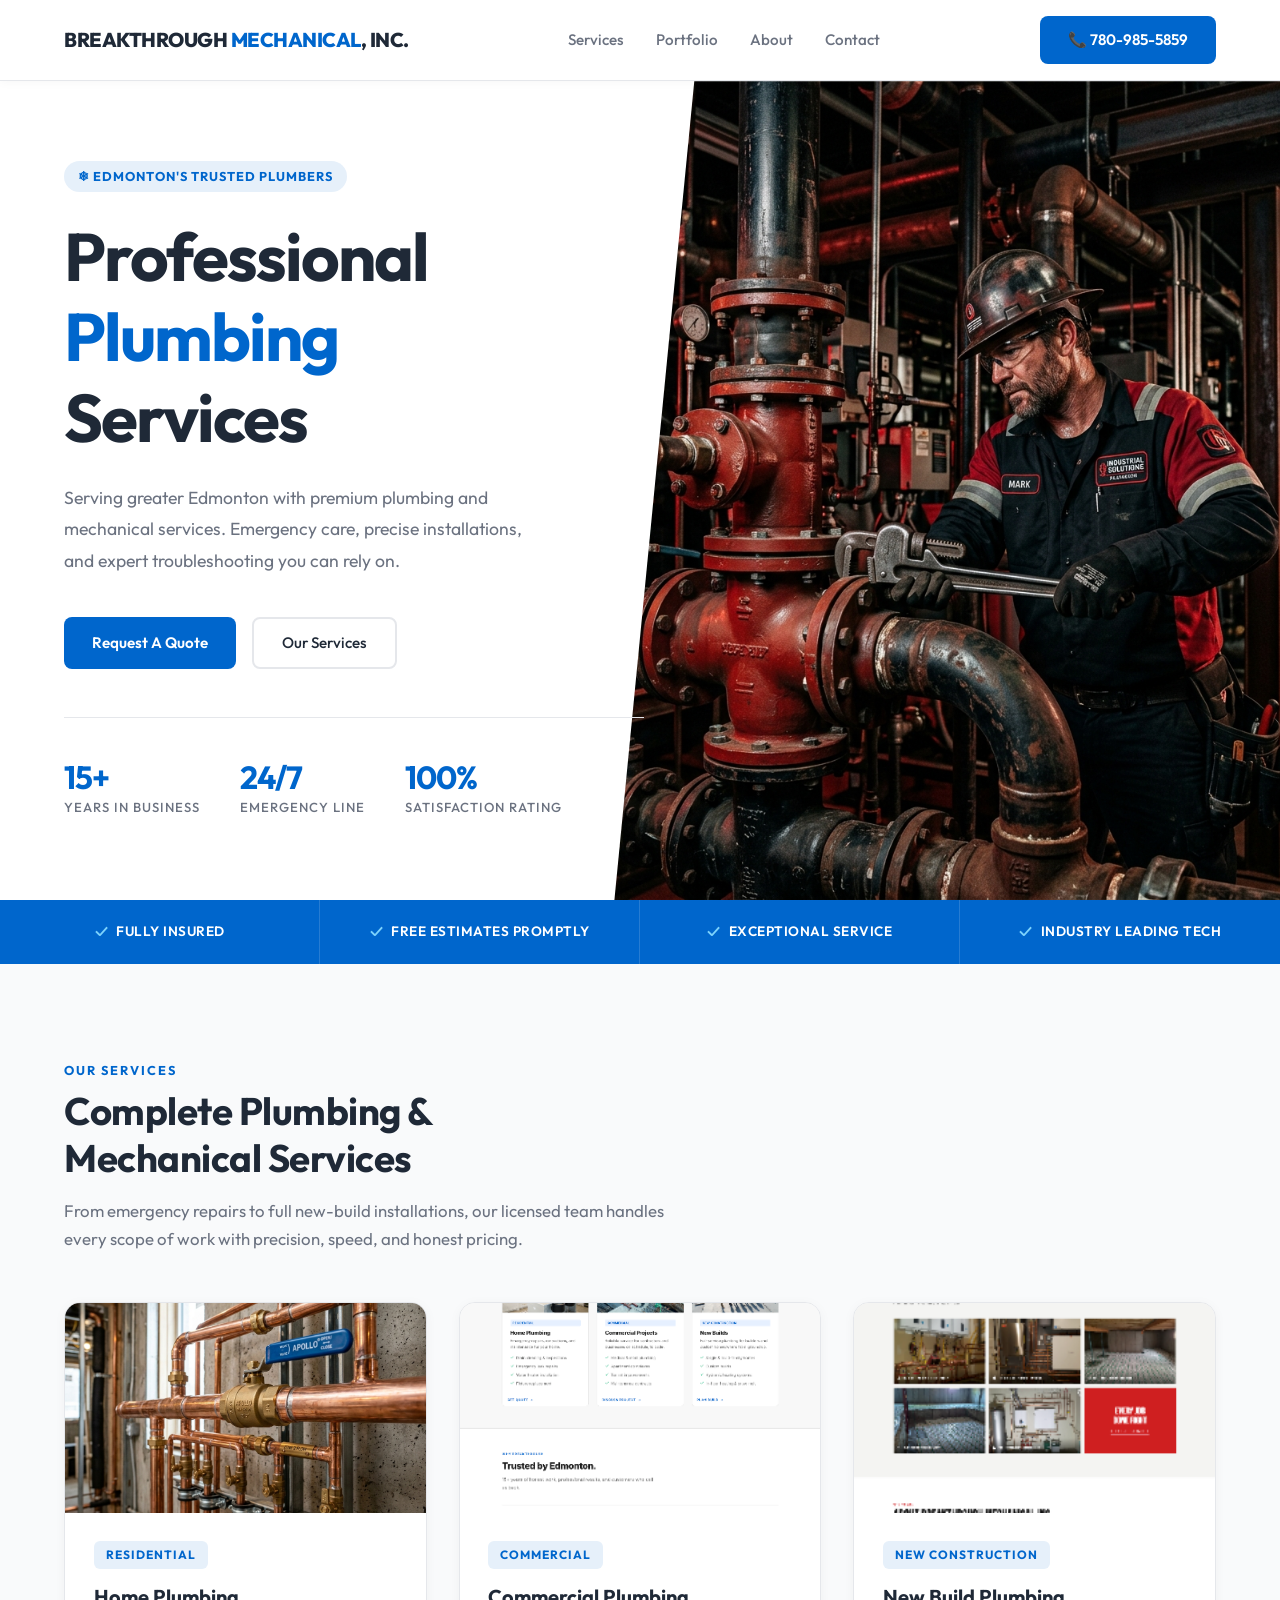
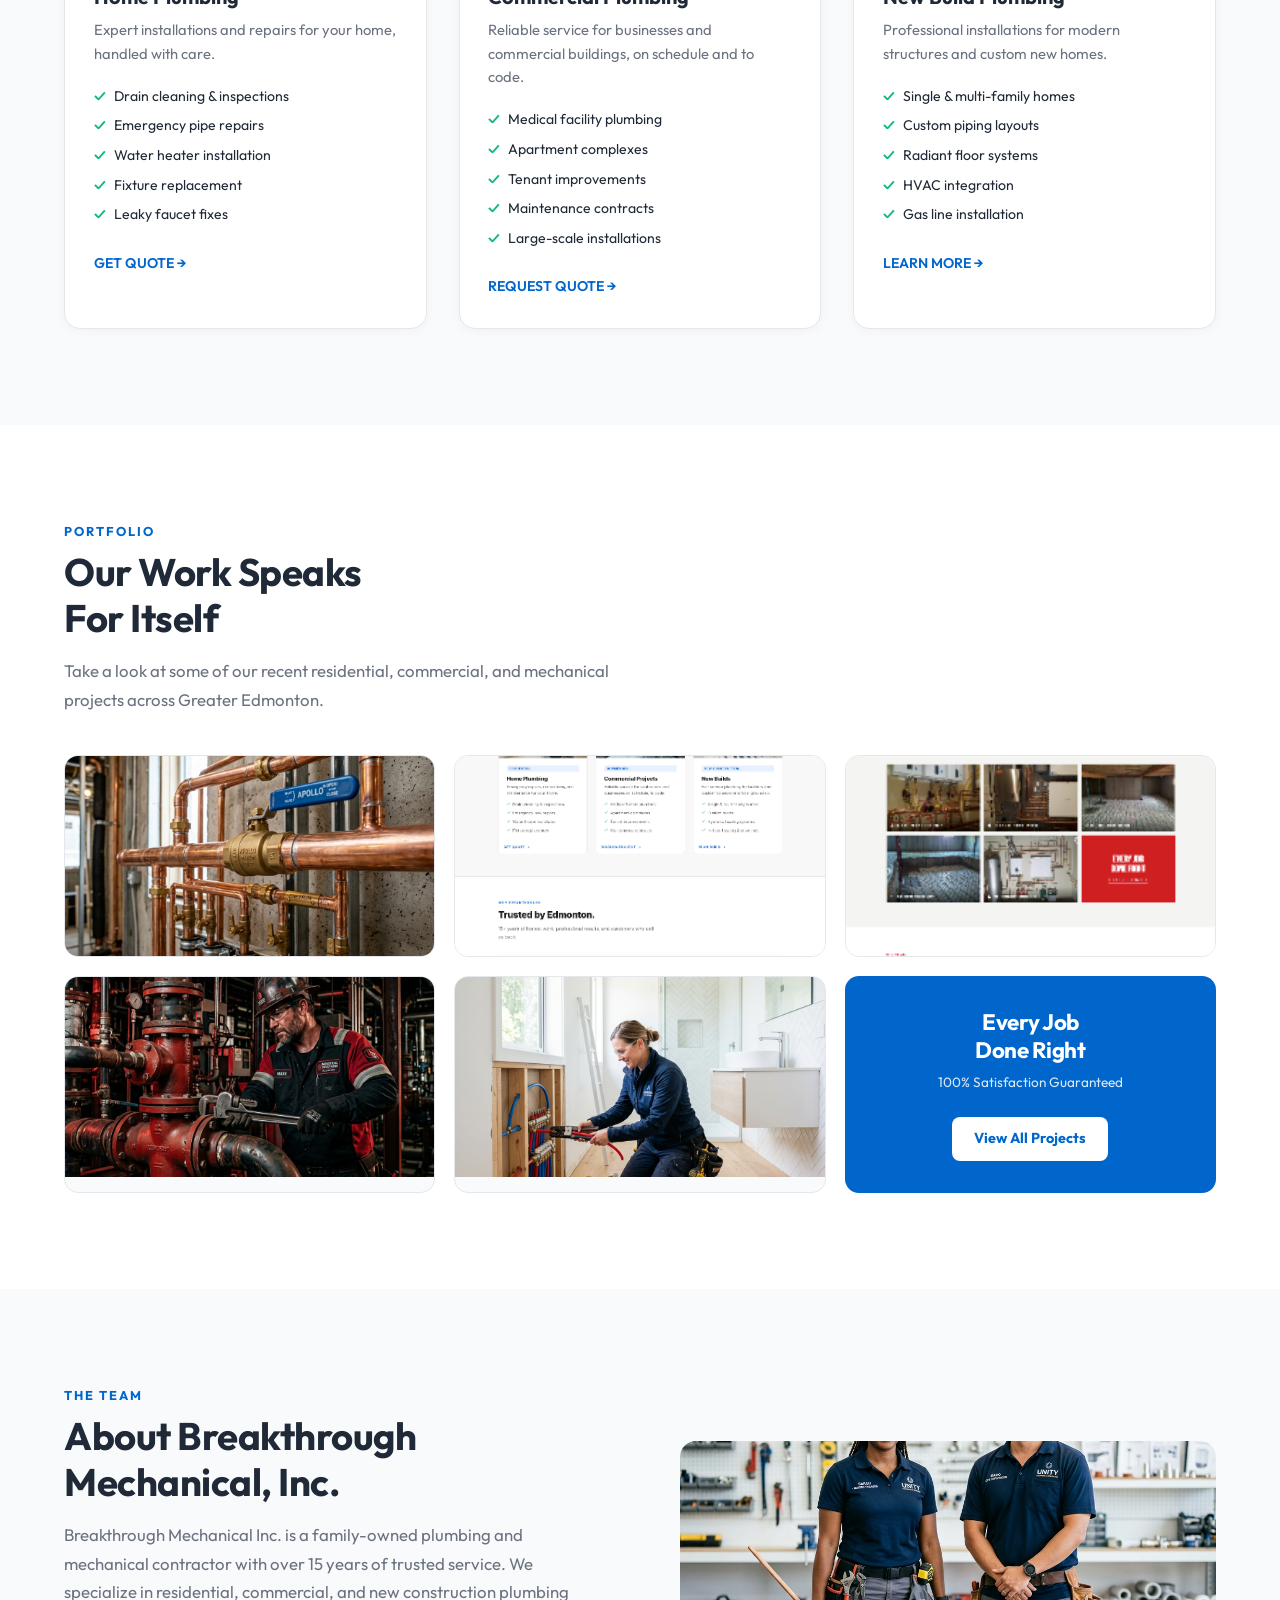
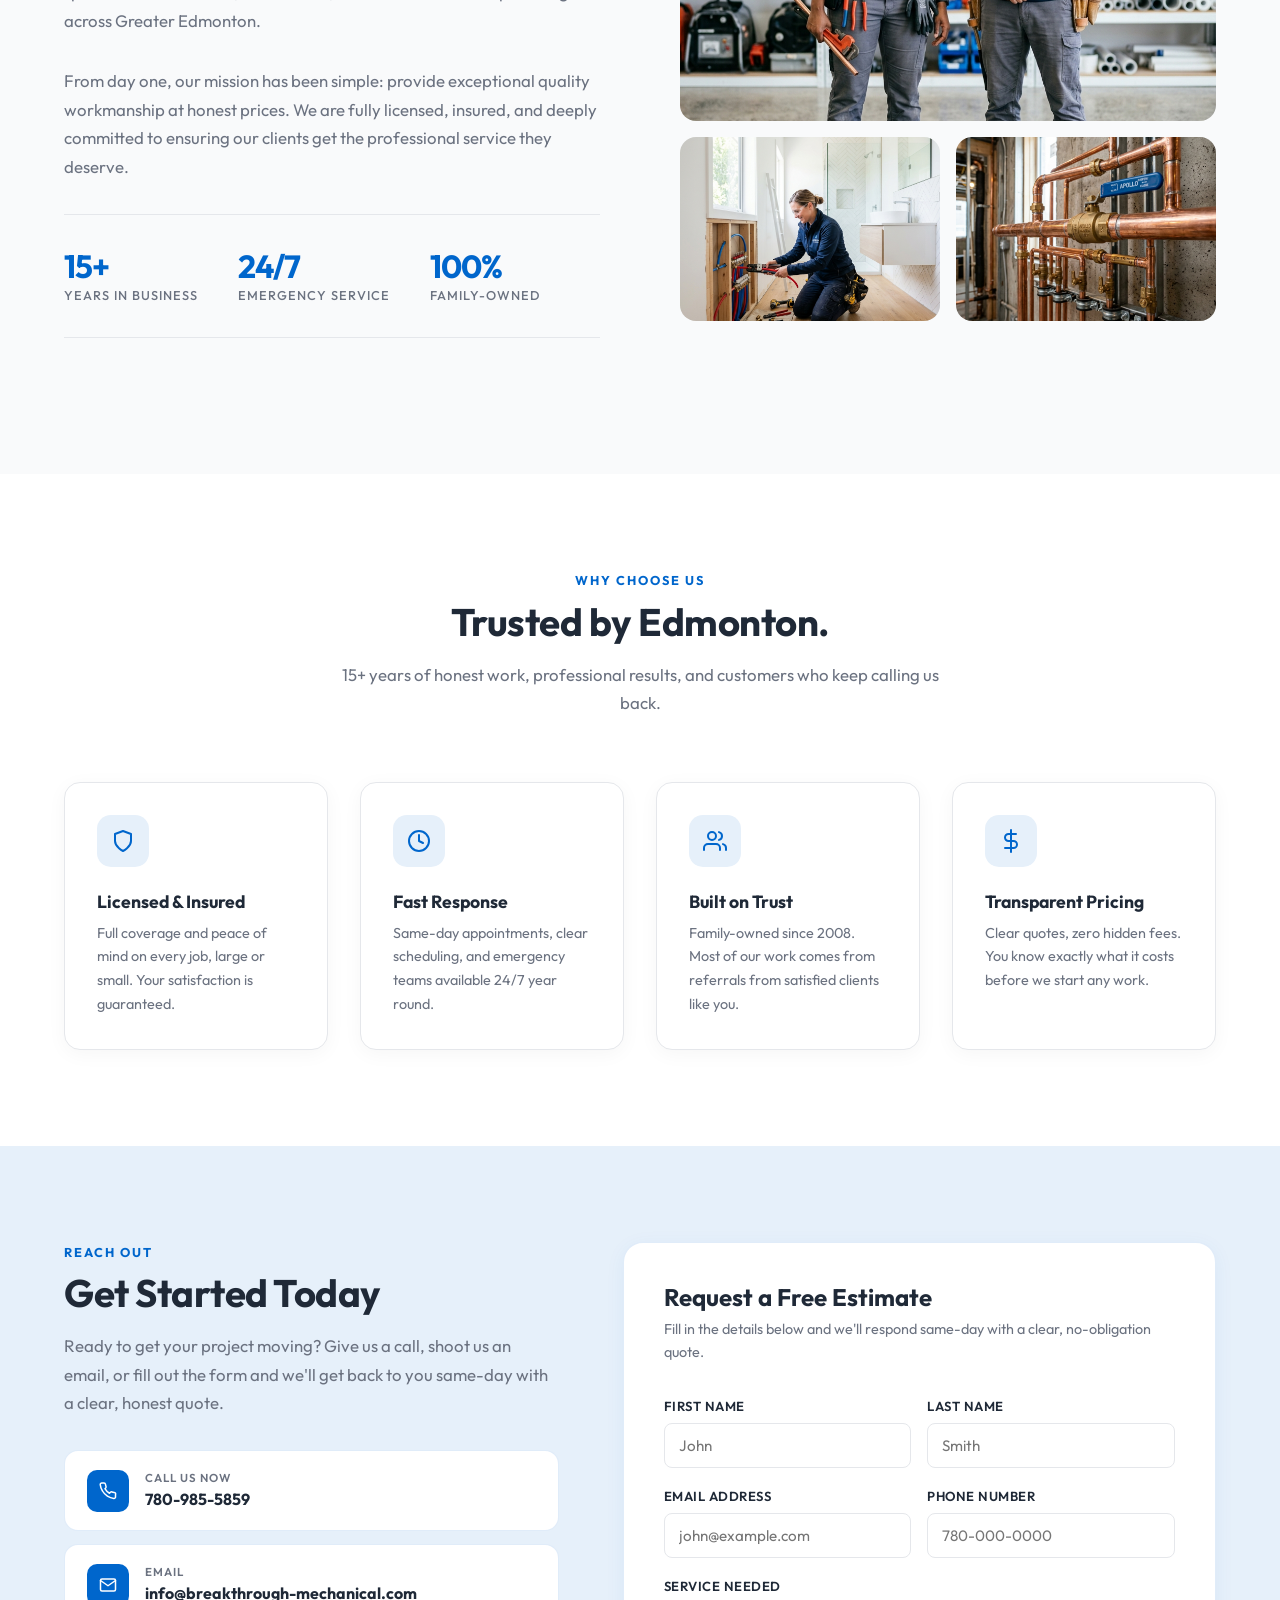
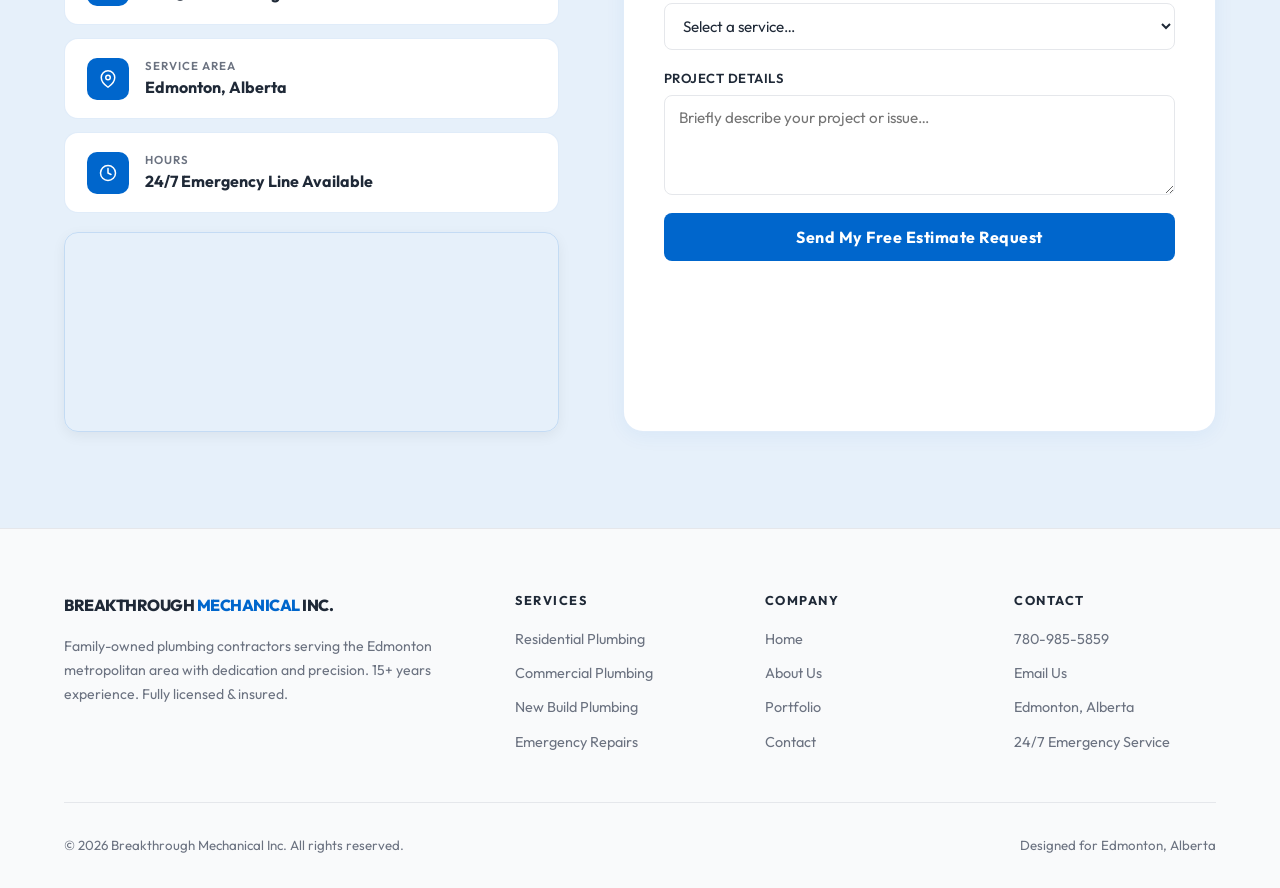
==== commit 668999c3: "Main Title and Inner Pages" ====
--- a/combined-theme.html
+++ b/combined-theme.html
@@ -19,10 +19,10 @@
     <div class="logo">BREAKTHROUGH <span>MECHANICAL</span>, INC.</div>
     <nav>
       <ul>
-        <li><a href="#what-we-do">Services</a></li>
-        <li><a href="#portfolio">Portfolio</a></li>
-        <li><a href="#who-we-are">About</a></li>
-        <li><a href="#get-started">Contact</a></li>
+        <li><a href="services.html">Services</a></li>
+        <li><a href="portfolio.html">Portfolio</a></li>
+        <li><a href="about.html">About</a></li>
+        <li><a href="contact.html">Contact</a></li>
       </ul>
     </nav>
     <a href="tel:7809855859" class="btn-blue">📞 780-985-5859</a>
@@ -34,7 +34,7 @@
   <section class="hero" id="hero">
     <div class="hero-content">
       <div class="hero-tag">❄ Edmonton's Trusted Plumbers</div>
-      <h1>EDMONTON'S<br><span>PLUMBING</span><br>PROFESSIONALS<br>YOU CAN TRUST</h1>
+      <h1>Professional<br><span>Plumbing</span><br>Services</h1>
       <p>Serving greater Edmonton with premium plumbing and mechanical services. Emergency care, precise installations,
         and expert troubleshooting you can rely on.</p>
 
@@ -427,28 +427,28 @@
       <div>
         <h4>Services</h4>
         <ul>
-          <li><a href="#what-we-do">Residential Plumbing</a></li>
-          <li><a href="#what-we-do">Commercial Plumbing</a></li>
-          <li><a href="#what-we-do">New Build Plumbing</a></li>
-          <li><a href="#get-started">Emergency Repairs</a></li>
+          <li><a href="services.html">Residential Plumbing</a></li>
+          <li><a href="services.html">Commercial Plumbing</a></li>
+          <li><a href="services.html">New Build Plumbing</a></li>
+          <li><a href="contact.html">Emergency Repairs</a></li>
         </ul>
       </div>
       <div>
         <h4>Company</h4>
         <ul>
-          <li><a href="#hero">Home</a></li>
-          <li><a href="#who-we-are">About Us</a></li>
-          <li><a href="#portfolio">Portfolio</a></li>
-          <li><a href="#get-started">Contact</a></li>
+          <li><a href="combined-theme.html">Home</a></li>
+          <li><a href="about.html">About Us</a></li>
+          <li><a href="portfolio.html">Portfolio</a></li>
+          <li><a href="contact.html">Contact</a></li>
         </ul>
       </div>
       <div>
         <h4>Contact</h4>
         <ul>
           <li><a href="tel:7809855859">780-985-5859</a></li>
-          <li><a href="mailto:info@breakthrough-mechanical.com">Email Us</a></li>
-          <li><a href="#get-started">Edmonton, Alberta</a></li>
-          <li><a href="#get-started">24/7 Emergency Service</a></li>
+          <li><a href="mailto:BreakthroughMechanical@gmail.com">Email Us</a></li>
+          <li><a href="contact.html">Edmonton, Alberta</a></li>
+          <li><a href="contact.html">24/7 Emergency Service</a></li>
         </ul>
       </div>
     </div>
